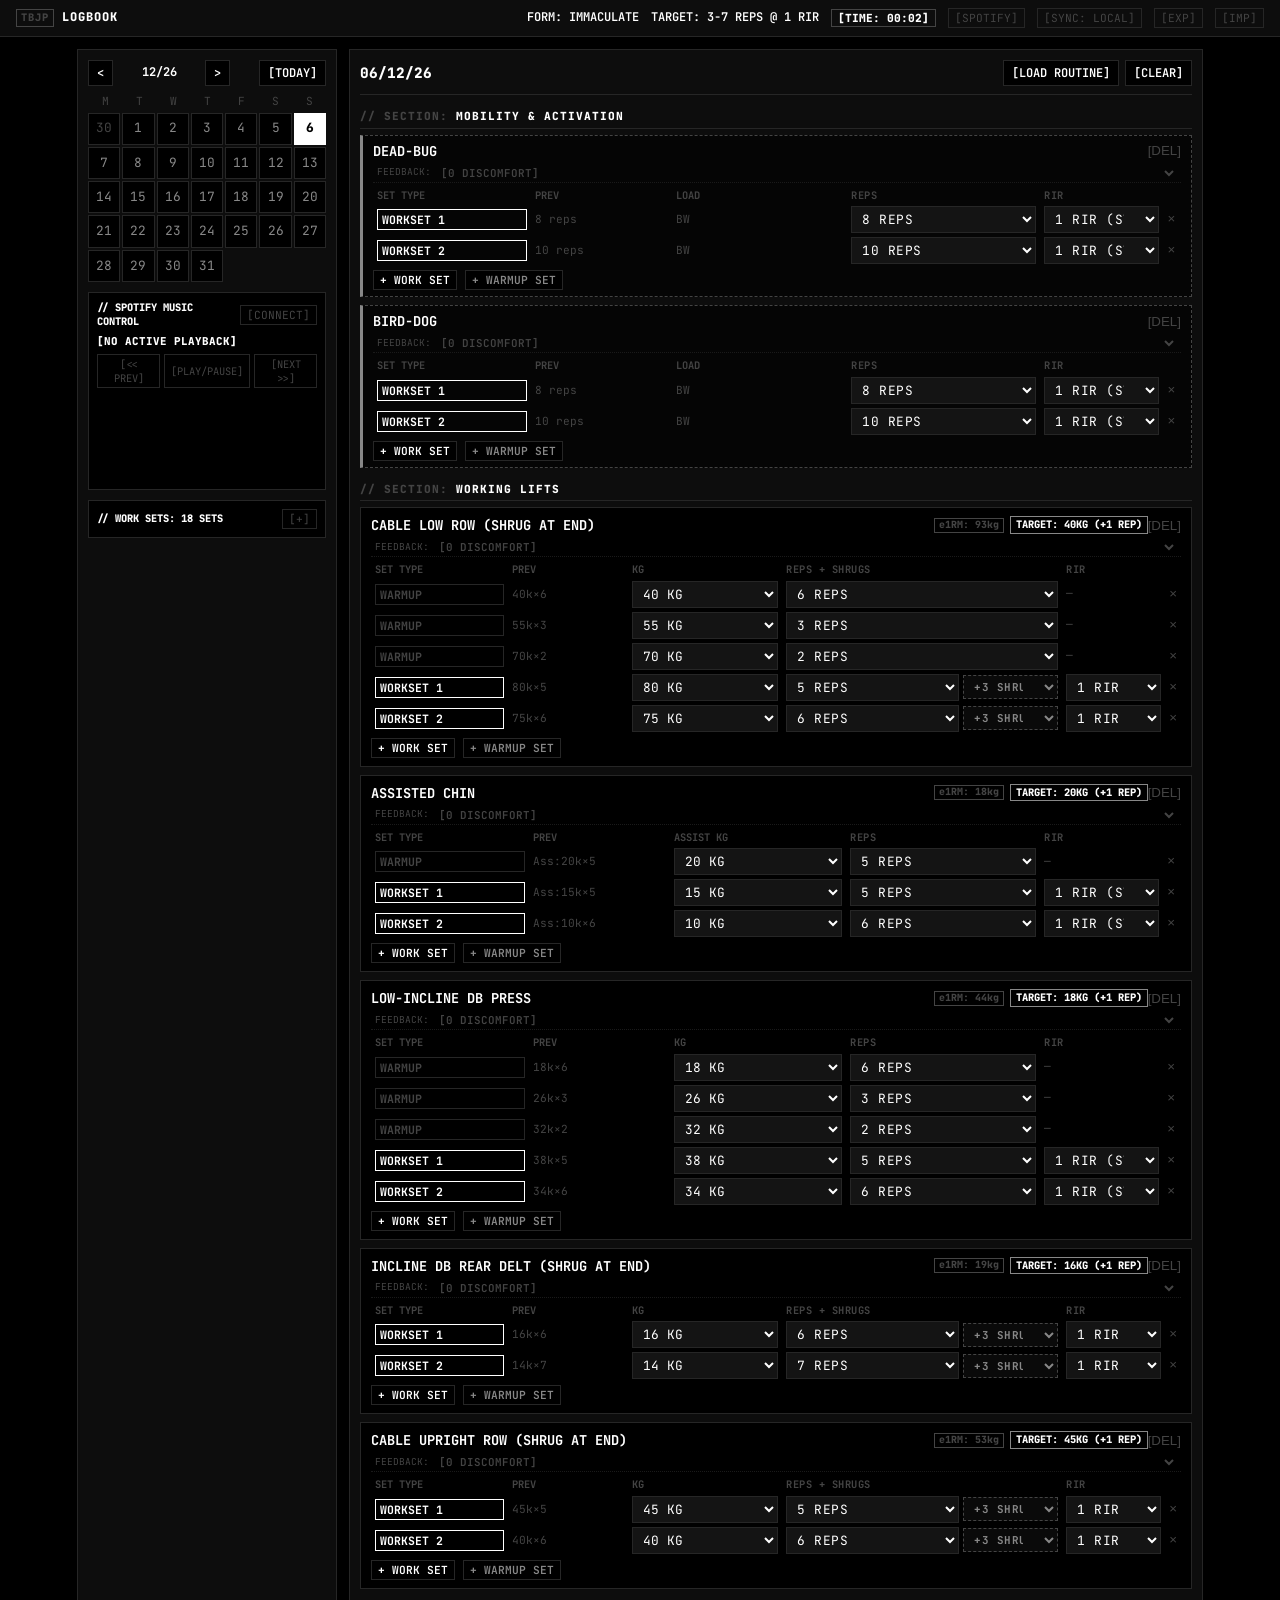
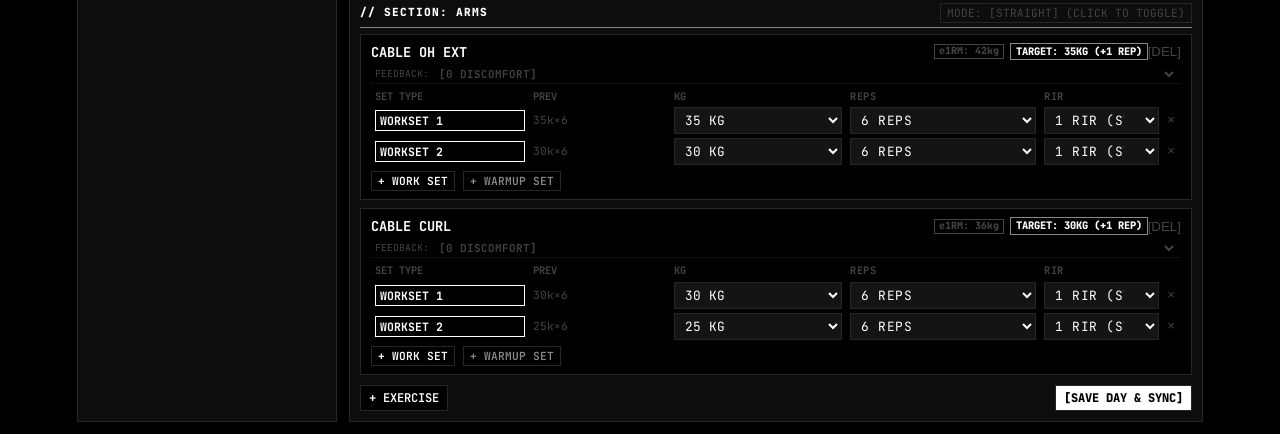
==== index.html @ ba31662d "feat: integrate spotify music controller" ====
<!DOCTYPE html>
<html lang="en">
<head>
  <meta charset="UTF-8">
  <meta name="viewport" content="width=device-width, initial-scale=1.0">
  <title>LOGBOOK</title>
  <link rel="preconnect" href="https://fonts.googleapis.com">
  <link rel="preconnect" href="https://fonts.gstatic.com" crossorigin>
  <link href="https://fonts.googleapis.com/css2?family=JetBrains+Mono:wght@400;600;800&display=swap" rel="stylesheet">
  <link rel="stylesheet" href="style.css">
</head>
<body>

  <header class="hdr">
    <div class="hdr-left">
      <span class="tbjp-tag">tbjp</span>
      <span class="hdr-title">LOGBOOK</span>
    </div>
    <div class="hdr-right">
      <span>FORM: IMMACULATE</span>
      <span>TARGET: 3-7 REPS @ 1 RIR</span>
      <span id="session-timer-display" class="session-timer">[TIME: 00:00]</span>
      <button class="btn-subtle" id="btn-spotify-toggle" title="Spotify Music Control">[SPOTIFY]</button>
      <button class="btn-subtle" id="btn-github-sync" title="GitHub Auto-Sync Status">[SYNC: LOCAL]</button>
      <button class="btn-subtle" id="btn-export" title="Export Backup">[EXP]</button>
      <button class="btn-subtle" id="btn-import" title="Import Backup">[IMP]</button>
      <input type="file" id="import-file" style="display:none;" accept=".json">
    </div>
  </header>

  <main class="grid-main">
    <!-- CALENDAR & CONTROLS PANEL -->
    <section class="panel cal-panel">
      <div class="cal-nav">
        <button id="cal-prev" class="btn">&lt;</button>
        <span id="cal-title" class="cal-title">07/26</span>
        <button id="cal-next" class="btn">&gt;</button>
        <button id="today-btn" class="btn">[TODAY]</button>
      </div>
      <div class="cal-head">
        <span>M</span><span>T</span><span>W</span><span>T</span><span>F</span><span>S</span><span>S</span>
      </div>
      <div id="calendar-grid" class="cal-days"></div>

      <!-- SPOTIFY MUSIC CONTROL CARD -->
      <div class="math-card spotify-card" id="spotify-card">
        <div class="math-header-expand">
          <span>// SPOTIFY MUSIC CONTROL</span>
          <button class="btn-subtle" id="btn-spotify-login">[CONNECT]</button>
        </div>
        <div class="spotify-track-info" id="spotify-track-name">
          [NO ACTIVE PLAYBACK]
        </div>
        <div class="spotify-controls">
          <button class="btn-subtle" id="sp-prev">[&lt;&lt; PREV]</button>
          <button class="btn-subtle" id="sp-play">[PLAY/PAUSE]</button>
          <button class="btn-subtle" id="sp-next">[NEXT &gt;&gt;]</button>
        </div>
        <!-- Embed Player Quick Backup -->
        <div id="spotify-embed-container" style="margin-top:8px;">
          <iframe id="spotify-iframe" style="border-radius:0px" src="https://open.spotify.com/embed/playlist/37i9dQZF1DX76Wlfdnj7AP?utm_source=generator&theme=0" width="100%" height="80" frameBorder="0" allowfullscreen="" allow="autoplay; clipboard-write; encrypted-media; fullscreen; picture-in-picture" loading="lazy"></iframe>
        </div>
      </div>

      <!-- COLLAPSIBLE WORK SETS BREAKDOWN CARD -->
      <div class="math-card">
        <div class="math-header-expand" id="math-header-expand" onclick="toggleWorkSetsExpand()">
          <span id="stat-total-worksets">// TOTAL WORK SETS: 0</span>
          <button class="btn-subtle" id="btn-expand-worksets">[+]</button>
        </div>
        <div id="muscle-group-list" class="muscle-group-list" style="display:none;">
          <!-- Rendered dynamically -->
        </div>
      </div>
    </section>

    <!-- LOG PANEL -->
    <section class="panel log-panel">
      <div class="log-top">
        <span id="log-date" class="date-str">26/07/26</span>
        <div class="preset-btns">
          <button class="btn" id="btn-load-routine">[LOAD ROUTINE]</button>
          <button class="btn" id="btn-clear">[CLEAR]</button>
          <button class="btn btn-undo" id="btn-undo" style="display:none;">[UNDO CLEAR]</button>
        </div>
      </div>

      <div id="exercise-container" class="ex-container">
        <!-- Rendered dynamically -->
      </div>

      <div class="log-actions" id="log-actions" style="display:none;">
        <button id="btn-add-ex" class="btn">+ EXERCISE</button>
        <button id="btn-save" class="btn btn-save">[SAVE DAY & SYNC]</button>
      </div>
    </section>
  </main>

  <script src="app.js"></script>
</body>
</html>
---- style.css ----
/* ════════════════════════════════════════════════════════════════
   LOGBOOK — RAW MONOCHROME (NO FLUFF)
   TBJP / IMMACULATE FORM / 3-7 REP RANGE
   ════════════════════════════════════════════════════════════════ */

:root {
  --bg: #000000;
  --panel: #0d0d0d;
  --input-bg: #141414;
  --border: #262626;
  --border-focus: #ffffff;
  
  --white: #ffffff;
  --gray: #888888;
  --dim: #444444;

  --mono: 'JetBrains Mono', monospace;
}

* {
  box-sizing: border-box;
  margin: 0;
  padding: 0;
}

body {
  background: var(--bg);
  color: var(--gray);
  font-family: var(--mono);
  font-size: 12px;
  line-height: 1.3;
}

/* SMALL CAPS STYLING FOR REPS AND RIR */
.small-caps-header, .small-caps-select {
  font-variant: small-caps;
  text-transform: uppercase;
  letter-spacing: 0.5px;
}

/* REMOVE UP/DOWN SPINNER ARROWS ON NUMBER INPUTS */
input[type="number"]::-webkit-outer-spin-button,
input[type="number"]::-webkit-inner-spin-button {
  -webkit-appearance: none;
  margin: 0;
}
input[type="number"] {
  -moz-appearance: textfield;
}

/* Header */
.hdr {
  display: flex;
  justify-content: space-between;
  align-items: center;
  padding: 8px 16px;
  border-bottom: 1px solid var(--border);
  background: var(--panel);
}

.hdr-left {
  display: flex;
  align-items: center;
  gap: 8px;
}

.tbjp-tag {
  font-size: 0.65rem;
  font-weight: 800;
  letter-spacing: 1px;
  text-transform: uppercase;
  color: var(--dim);
  border: 1px solid var(--dim);
  padding: 1px 4px;
}

.hdr-title {
  color: var(--white);
  font-weight: 800;
  letter-spacing: 1px;
}

.hdr-right {
  display: flex;
  align-items: center;
  gap: 12px;
  font-size: 0.75rem;
  color: var(--white);
  font-weight: 600;
}

.session-timer {
  color: var(--white);
  font-weight: 800;
  border: 1px solid var(--dim);
  padding: 1px 6px;
  font-size: 0.7rem;
}

/* Layout */
.grid-main {
  display: grid;
  grid-template-columns: 260px 1fr;
  gap: 12px;
  max-width: 1150px;
  margin: 12px auto;
  padding: 0 12px;
}

@media (max-width: 768px) {
  .grid-main {
    grid-template-columns: 1fr;
  }
}

.panel {
  background: var(--panel);
  border: 1px solid var(--border);
  padding: 10px;
}

/* Calendar */
.cal-nav {
  display: flex;
  justify-content: space-between;
  align-items: center;
  margin-bottom: 8px;
}

.cal-title {
  color: var(--white);
  font-weight: 700;
}

.cal-head {
  display: grid;
  grid-template-columns: repeat(7, 1fr);
  text-align: center;
  color: var(--dim);
  font-size: 0.7rem;
  margin-bottom: 4px;
}

.cal-days {
  display: grid;
  grid-template-columns: repeat(7, 1fr);
  gap: 2px;
}

.day-cell {
  aspect-ratio: 1;
  background: var(--bg);
  border: 1px solid var(--border);
  display: flex;
  align-items: center;
  justify-content: center;
  cursor: pointer;
  color: var(--gray);
  font-size: 0.8rem;
  position: relative;
}

.day-cell:hover {
  border-color: var(--white);
  color: var(--white);
}

.day-cell.other-month {
  color: var(--dim);
}

.day-cell.selected {
  background: var(--white);
  color: var(--bg);
  font-weight: 800;
}

.day-cell.today {
  border-color: var(--white);
}

.has-data {
  position: absolute;
  bottom: 2px;
  font-size: 6px;
  color: var(--white);
}

/* SPOTIFY CARD */
.spotify-card {
  margin-top: 10px;
  border: 1px solid var(--border);
  background: var(--bg);
  padding: 8px;
}

.spotify-track-info {
  font-size: 0.68rem;
  font-weight: 800;
  color: var(--white);
  margin: 6px 0;
  white-space: nowrap;
  overflow: hidden;
  text-overflow: ellipsis;
}

.spotify-controls {
  display: flex;
  gap: 4px;
  margin-bottom: 6px;
}

.spotify-controls button {
  flex: 1;
  font-size: 0.65rem;
}

/* COLLAPSIBLE MATH CARD */
.math-card {
  margin-top: 10px;
  padding: 8px;
  background: var(--bg);
  border: 1px solid var(--border);
}

.math-header-expand {
  display: flex;
  justify-content: space-between;
  align-items: center;
  font-size: 0.65rem;
  font-weight: 800;
  color: var(--white);
  cursor: pointer;
}

.math-header-expand:hover {
  color: var(--gray);
}

.muscle-group-list {
  margin-top: 8px;
  padding-top: 6px;
  border-top: 1px dotted var(--border);
}

.math-row {
  display: flex;
  justify-content: space-between;
  font-size: 0.7rem;
  color: var(--gray);
  margin-bottom: 3px;
}

.math-row strong {
  color: var(--white);
}

/* Log Panel */
.log-top {
  display: flex;
  justify-content: space-between;
  align-items: center;
  padding-bottom: 8px;
  border-bottom: 1px solid var(--border);
  margin-bottom: 10px;
}

.date-str {
  color: var(--white);
  font-weight: 800;
  font-size: 0.9rem;
}

.preset-btns {
  display: flex;
  gap: 6px;
}

/* SECTION DIVIDERS */
.section-divider {
  font-size: 0.7rem;
  font-weight: 800;
  letter-spacing: 1px;
  color: var(--dim);
  padding: 4px 0;
  margin: 10px 0 6px 0;
  border-bottom: 1px solid var(--border);
  display: flex;
  align-items: center;
  gap: 8px;
}

.section-divider span {
  color: var(--white);
}

.arm-section-divider {
  border-bottom-color: var(--gray);
}

/* Exercise Cards */
.ex-row {
  background: var(--bg);
  border: 1px solid var(--border);
  padding: 8px 10px;
  margin-bottom: 8px;
}

.ex-row.mobility-row {
  background: #050505;
  border: 1px dashed var(--dim);
  border-left: 3px solid var(--gray);
  padding: 6px 10px;
}

.ex-row.arm-zigzag-row {
  background: #080808;
  border-left: 3px solid var(--white);
}

.ex-row-header {
  display: flex;
  justify-content: space-between;
  align-items: center;
  margin-bottom: 4px;
}

.ex-title-input {
  background: transparent;
  border: none;
  color: var(--white);
  font-family: var(--mono);
  font-weight: 700;
  font-size: 0.85rem;
  outline: none;
  width: 100%;
}

.arm-tag {
  font-size: 0.6rem;
  font-weight: 800;
  color: var(--dim);
  border: 1px solid var(--dim);
  padding: 0 4px;
  white-space: nowrap;
}

.e1rm-tag {
  font-size: 0.62rem;
  font-weight: 800;
  color: var(--dim);
  border: 1px solid var(--dim);
  padding: 0 4px;
  white-space: nowrap;
}

/* PER-EXERCISE DISCOMFORT TRACKER — SUBTLE STYLING */
.ex-discomfort-row {
  display: flex;
  align-items: center;
  gap: 6px;
  margin-bottom: 4px;
  padding: 1px 4px;
  border-bottom: 1px dotted #1a1a1a;
}

.ex-discomfort-row.active-discomfort {
  border-bottom: 1px dashed var(--dim);
  background: #111111;
}

.discomfort-label {
  font-size: 0.6rem;
  font-weight: 400;
  color: var(--dim);
}

.discomfort-select {
  background: transparent;
  border: none;
  color: var(--dim);
  font-family: var(--mono);
  font-size: 0.68rem;
  font-weight: 600;
  outline: none;
  cursor: pointer;
  flex: 1;
}

.discomfort-select:hover {
  color: var(--gray);
}

.ex-discomfort-row.active-discomfort .discomfort-select {
  color: var(--white);
}

.discomfort-select option {
  background: var(--bg);
  color: var(--white);
}

/* SHRUG REPS TRACKER */
.shrug-tracker {
  display: inline-block;
}

.shrug-tracker select {
  font-size: 0.68rem !important;
  font-weight: 700 !important;
  letter-spacing: 0.5px !important;
  color: var(--gray) !important;
  border: 1px dashed var(--dim) !important;
  background: #0a0a0a !important;
  padding: 3px 18px 3px 6px !important;
  min-width: 95px !important;
  box-sizing: border-box !important;
}

.smart-target-badge {
  font-size: 0.65rem;
  font-weight: 800;
  color: var(--white);
  border: 1px solid var(--gray);
  padding: 1px 5px;
  white-space: nowrap;
}

.tbl {
  width: 100%;
  border-collapse: collapse;
}

.tbl th {
  text-align: left;
  font-size: 0.65rem;
  color: var(--dim);
  padding: 2px 4px;
}

.tbl td {
  padding: 2px 4px;
}

.btn-set-type {
  background: transparent;
  border: 1px solid var(--border);
  font-family: var(--mono);
  font-size: 0.72rem;
  font-weight: 700;
  padding: 2px 4px;
  cursor: pointer;
  width: 100%;
  text-align: left;
}

.btn-set-type.is-warmup {
  color: var(--dim);
  border-color: var(--border);
}

.btn-set-type.is-work {
  color: var(--white);
  border-color: var(--border-focus);
}

.prev-hint-td {
  font-size: 0.7rem;
  color: var(--dim);
}

.po-badge-inline {
  font-size: 0.65rem;
  font-weight: 800;
  color: var(--bg);
  background: var(--white);
  padding: 1px 3px;
  line-height: 1;
  white-space: nowrap;
}

.tbl input, .tbl select {
  width: 100%;
  background: var(--input-bg);
  border: 1px solid var(--border);
  color: var(--white);
  font-family: var(--mono);
  padding: 3px 18px 3px 6px;
  font-size: 0.8rem;
  box-sizing: border-box;
}

.reps-select {
  min-width: 82px;
}

.rir-select {
  min-width: 95px;
}

.kg-select {
  min-width: 85px;
}

.tbl input:focus, .tbl select:focus {
  border-color: var(--white);
  outline: none;
}

/* Buttons */
.btn {
  background: var(--bg);
  border: 1px solid var(--border);
  color: var(--white);
  font-family: var(--mono);
  padding: 4px 8px;
  font-size: 0.75rem;
  font-weight: 600;
  cursor: pointer;
}

.btn:hover {
  background: var(--white);
  color: var(--bg);
}

.btn-save {
  background: var(--white);
  color: var(--bg);
  font-weight: 800;
}

.btn-save:hover {
  background: var(--gray);
  color: var(--bg);
}

.btn-undo {
  background: var(--white);
  color: var(--bg);
  border-color: var(--white);
  font-weight: 800;
}

.btn-subtle {
  background: transparent;
  border: 1px solid var(--border);
  color: var(--dim);
  font-family: var(--mono);
  padding: 2px 6px;
  font-size: 0.7rem;
  cursor: pointer;
}

.btn-subtle:hover {
  color: var(--white);
  border-color: var(--white);
}

.btn-del {
  border: none;
  background: transparent;
  color: var(--dim);
  cursor: pointer;
}

.btn-del:hover {
  color: var(--white);
}

.empty-msg {
  text-align: center;
  padding: 30px;
  color: var(--dim);
}

.log-actions {
  display: flex;
  justify-content: space-between;
  margin-top: 10px;
}
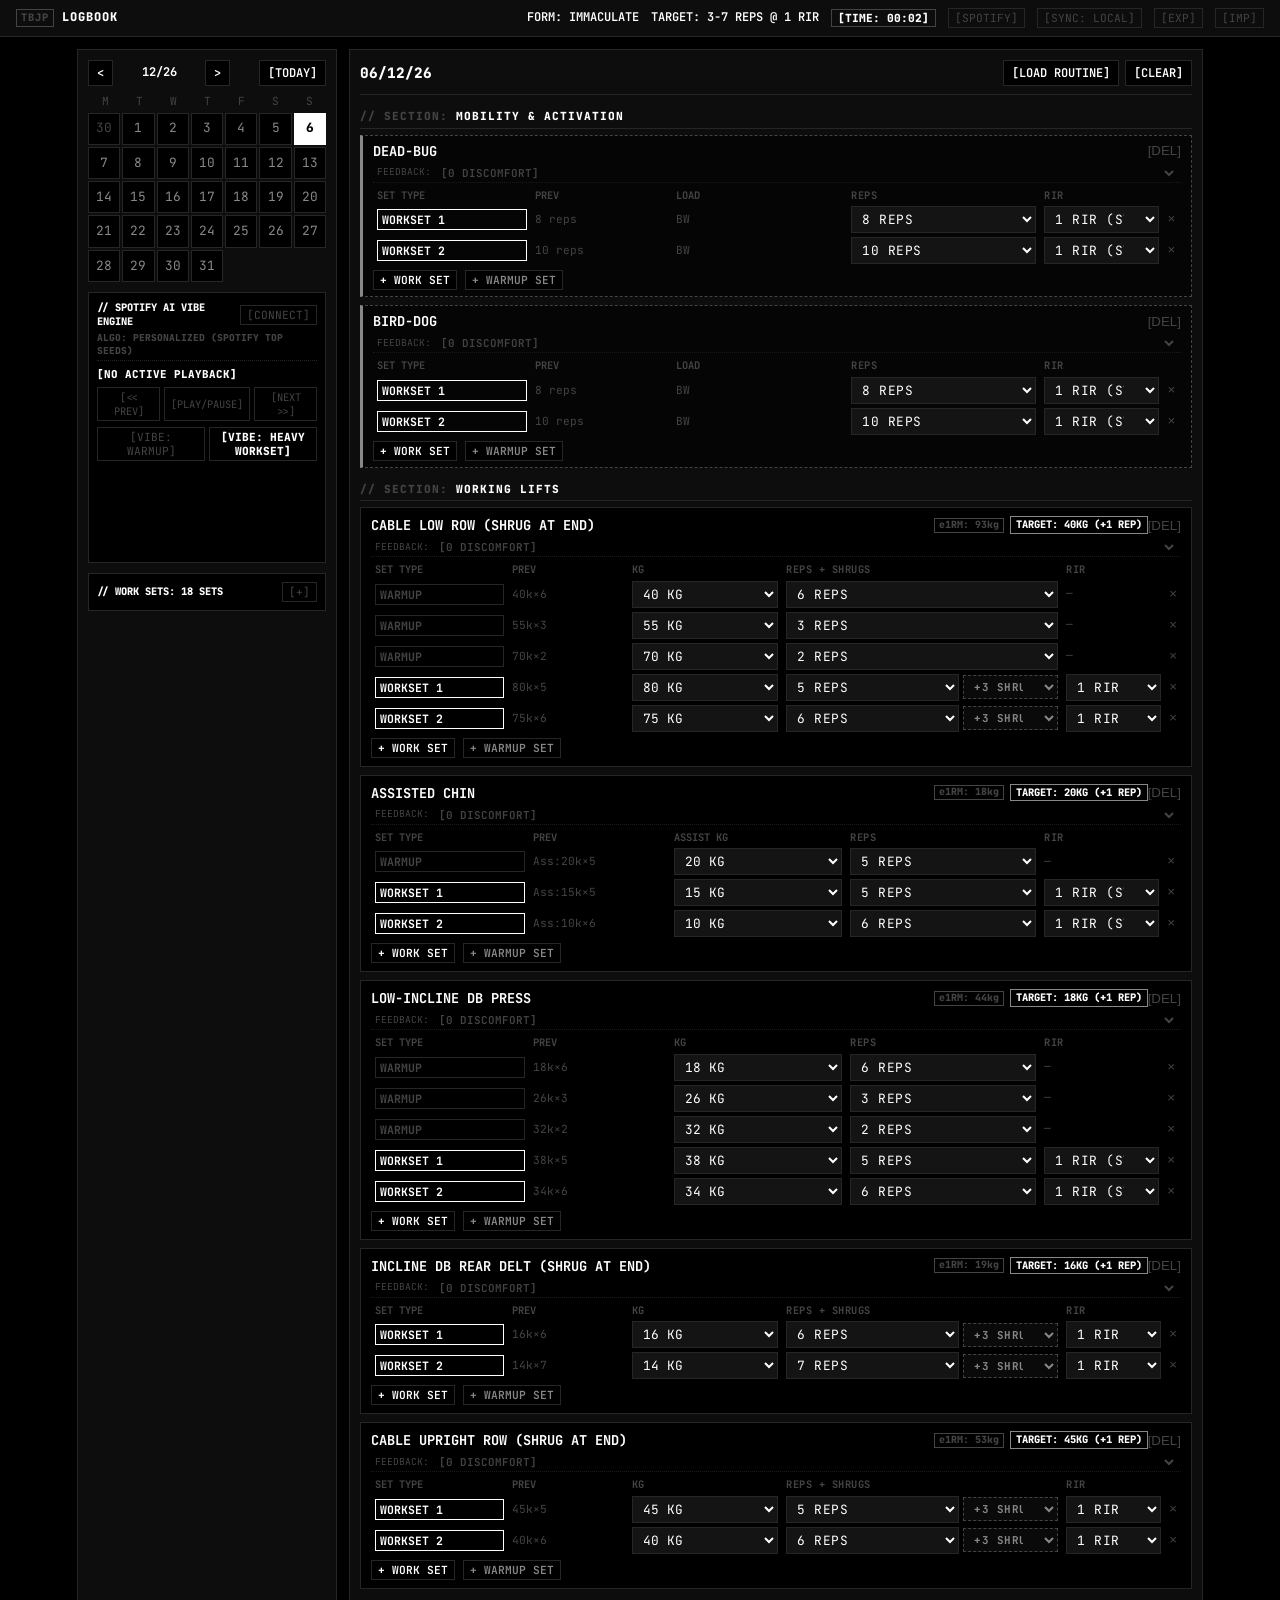
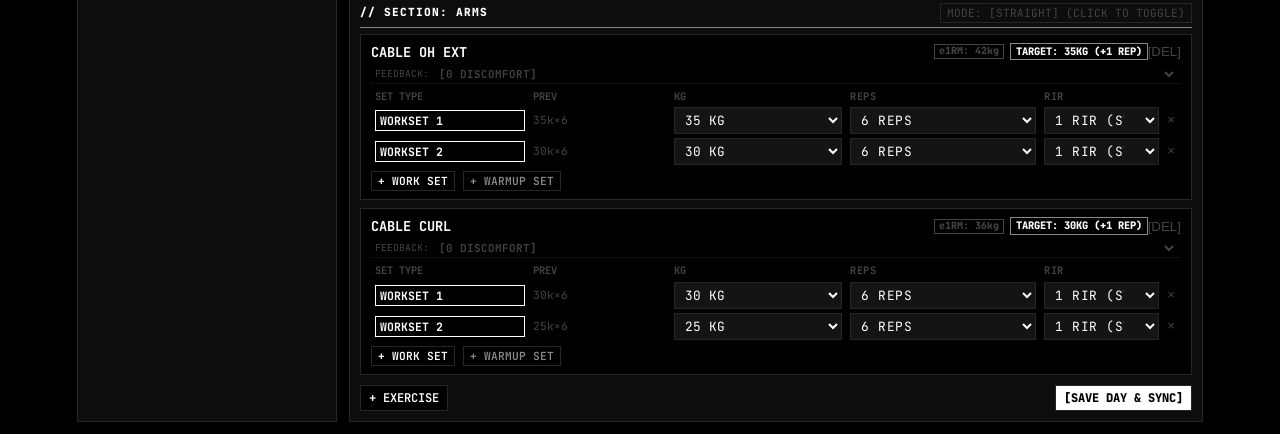
==== commit 762815e9: "feat: implement Spotify AI Personal Algorithmic Vibe Engine based on user top seeds" ====
--- a/index.html
+++ b/index.html
@@ -42,11 +42,14 @@
       </div>
       <div id="calendar-grid" class="cal-days"></div>
 
-      <!-- SPOTIFY MUSIC CONTROL CARD -->
+      <!-- SPOTIFY MUSIC CONTROL CARD (WITH PERSONAL ALGORITHMIC VIBE SWITCHING) -->
       <div class="math-card spotify-card" id="spotify-card">
         <div class="math-header-expand">
-          <span>// SPOTIFY MUSIC CONTROL</span>
+          <span>// SPOTIFY AI VIBE ENGINE</span>
           <button class="btn-subtle" id="btn-spotify-login">[CONNECT]</button>
+        </div>
+        <div class="spotify-algo-badge" id="spotify-algo-badge">
+          ALGO: PERSONALIZED (SPOTIFY TOP SEEDS)
         </div>
         <div class="spotify-track-info" id="spotify-track-name">
           [NO ACTIVE PLAYBACK]
@@ -55,6 +58,10 @@
           <button class="btn-subtle" id="sp-prev">[&lt;&lt; PREV]</button>
           <button class="btn-subtle" id="sp-play">[PLAY/PAUSE]</button>
           <button class="btn-subtle" id="sp-next">[NEXT &gt;&gt;]</button>
+        </div>
+        <div style="display:flex; gap:4px; margin-top:4px;">
+          <button class="btn-subtle" id="sp-vibe-warmup" style="flex:1;">[VIBE: WARMUP]</button>
+          <button class="btn-subtle" id="sp-vibe-heavy" style="flex:1; font-weight:800; color:var(--white);">[VIBE: HEAVY WORKSET]</button>
         </div>
         <!-- Embed Player Quick Backup -->
         <div id="spotify-embed-container" style="margin-top:8px;">
--- a/style.css
+++ b/style.css
@@ -186,12 +186,21 @@
   color: var(--white);
 }
 
-/* SPOTIFY CARD */
+/* SPOTIFY CARD & ALGO BADGE */
 .spotify-card {
   margin-top: 10px;
   border: 1px solid var(--border);
   background: var(--bg);
   padding: 8px;
+}
+
+.spotify-algo-badge {
+  font-size: 0.6rem;
+  font-weight: 800;
+  color: var(--dim);
+  border-bottom: 1px dotted var(--border);
+  padding-bottom: 3px;
+  margin-top: 4px;
 }
 
 .spotify-track-info {
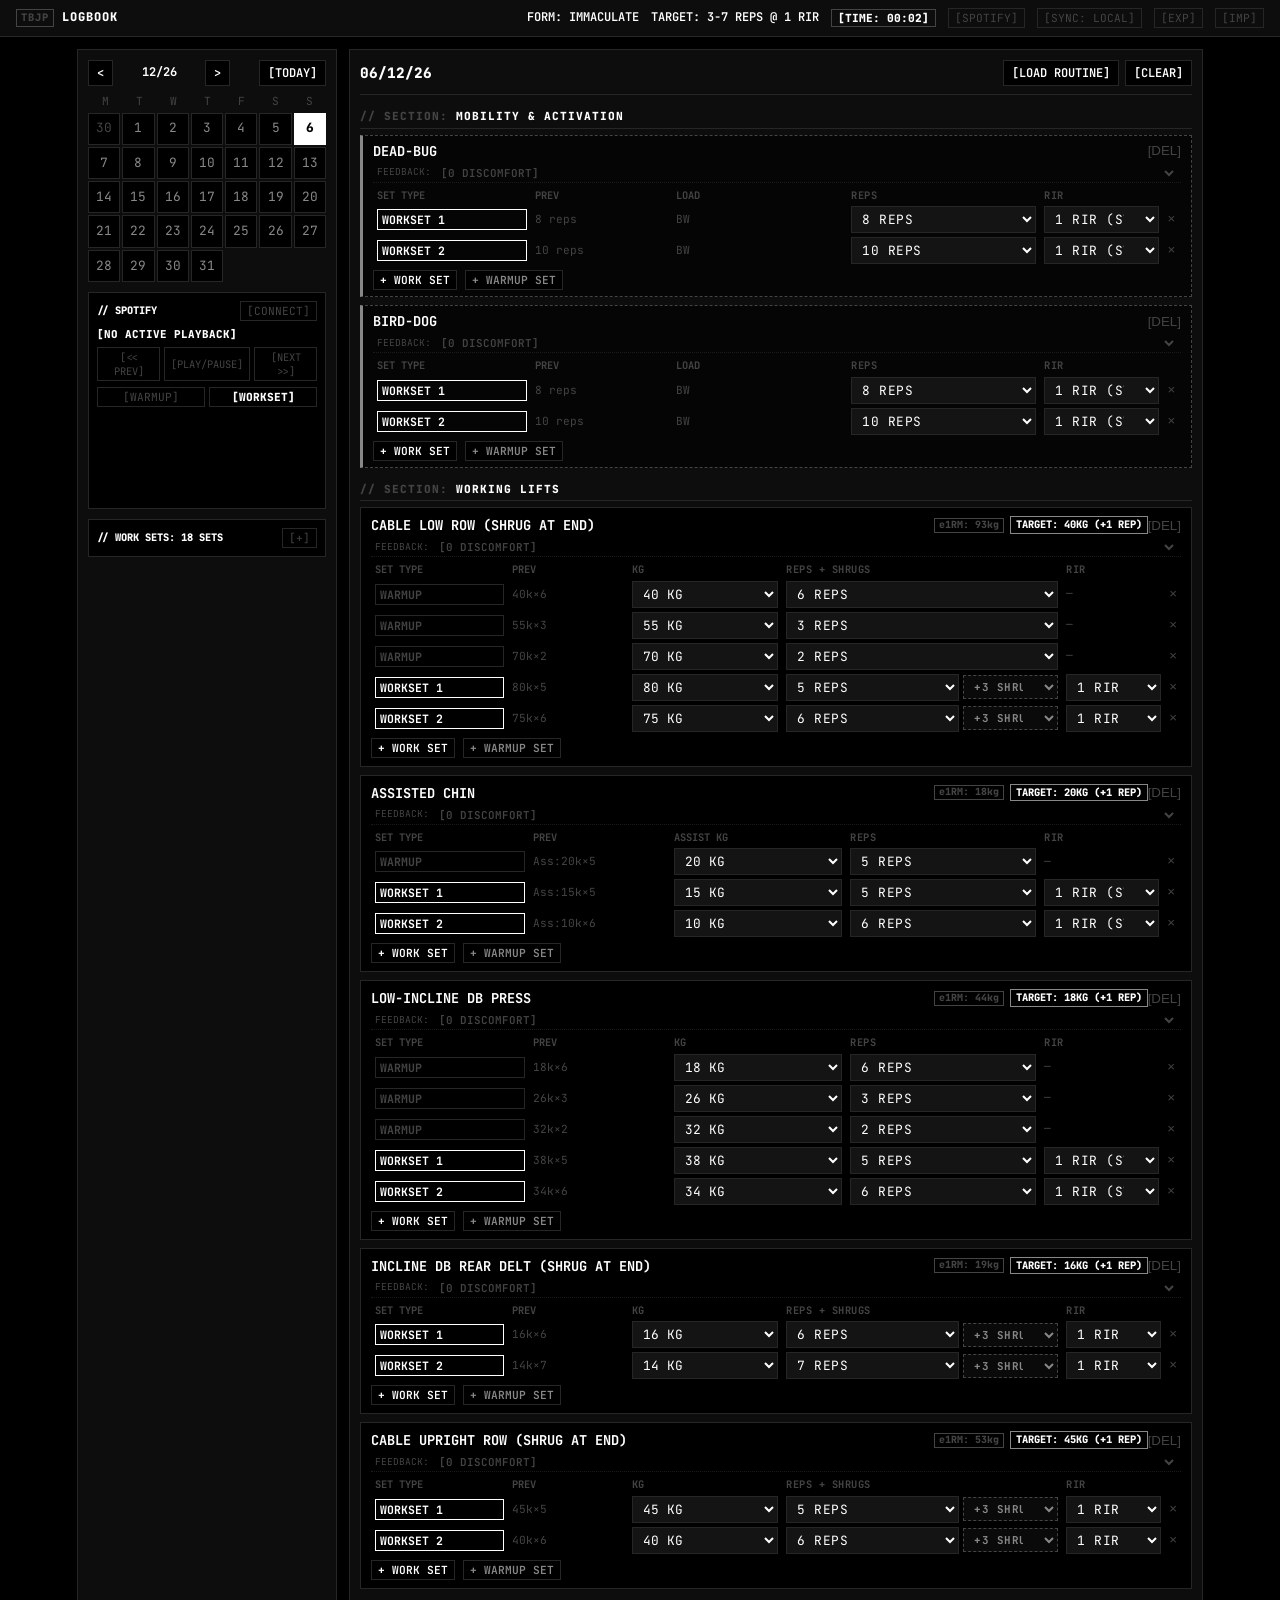
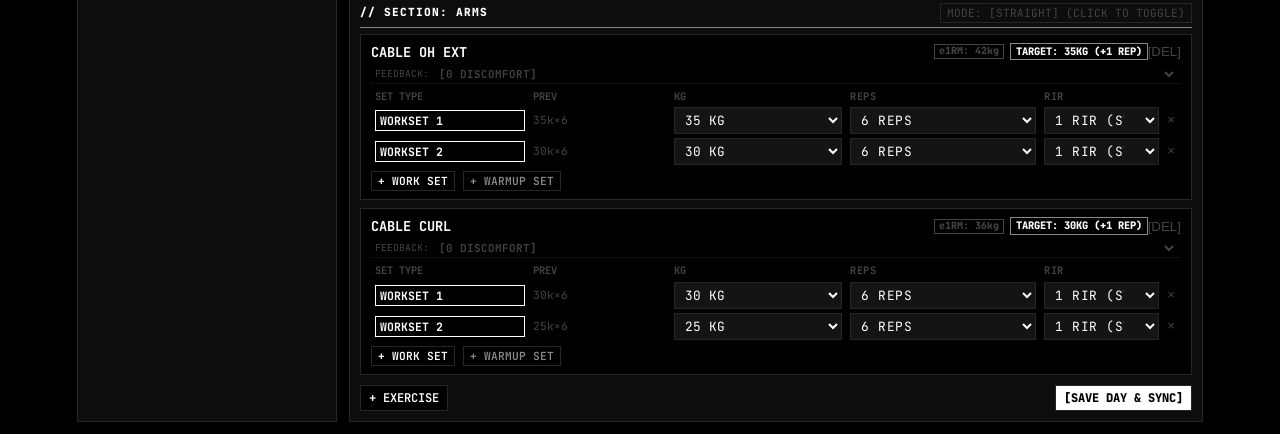
==== commit 4aa50c34: "style: remove AI/algo verbosity from Spotify UI, retain clean [WARMUP] and [WORKSET] buttons" ====
--- a/index.html
+++ b/index.html
@@ -42,14 +42,11 @@
       </div>
       <div id="calendar-grid" class="cal-days"></div>
 
-      <!-- SPOTIFY MUSIC CONTROL CARD (WITH PERSONAL ALGORITHMIC VIBE SWITCHING) -->
+      <!-- SPOTIFY MUSIC CONTROL CARD (RAW MONOCHROME - NO BUZZWORDS) -->
       <div class="math-card spotify-card" id="spotify-card">
         <div class="math-header-expand">
-          <span>// SPOTIFY AI VIBE ENGINE</span>
+          <span>// SPOTIFY</span>
           <button class="btn-subtle" id="btn-spotify-login">[CONNECT]</button>
-        </div>
-        <div class="spotify-algo-badge" id="spotify-algo-badge">
-          ALGO: PERSONALIZED (SPOTIFY TOP SEEDS)
         </div>
         <div class="spotify-track-info" id="spotify-track-name">
           [NO ACTIVE PLAYBACK]
@@ -60,8 +57,8 @@
           <button class="btn-subtle" id="sp-next">[NEXT &gt;&gt;]</button>
         </div>
         <div style="display:flex; gap:4px; margin-top:4px;">
-          <button class="btn-subtle" id="sp-vibe-warmup" style="flex:1;">[VIBE: WARMUP]</button>
-          <button class="btn-subtle" id="sp-vibe-heavy" style="flex:1; font-weight:800; color:var(--white);">[VIBE: HEAVY WORKSET]</button>
+          <button class="btn-subtle" id="sp-vibe-warmup" style="flex:1;">[WARMUP]</button>
+          <button class="btn-subtle" id="sp-vibe-heavy" style="flex:1; font-weight:800; color:var(--white);">[WORKSET]</button>
         </div>
         <!-- Embed Player Quick Backup -->
         <div id="spotify-embed-container" style="margin-top:8px;">
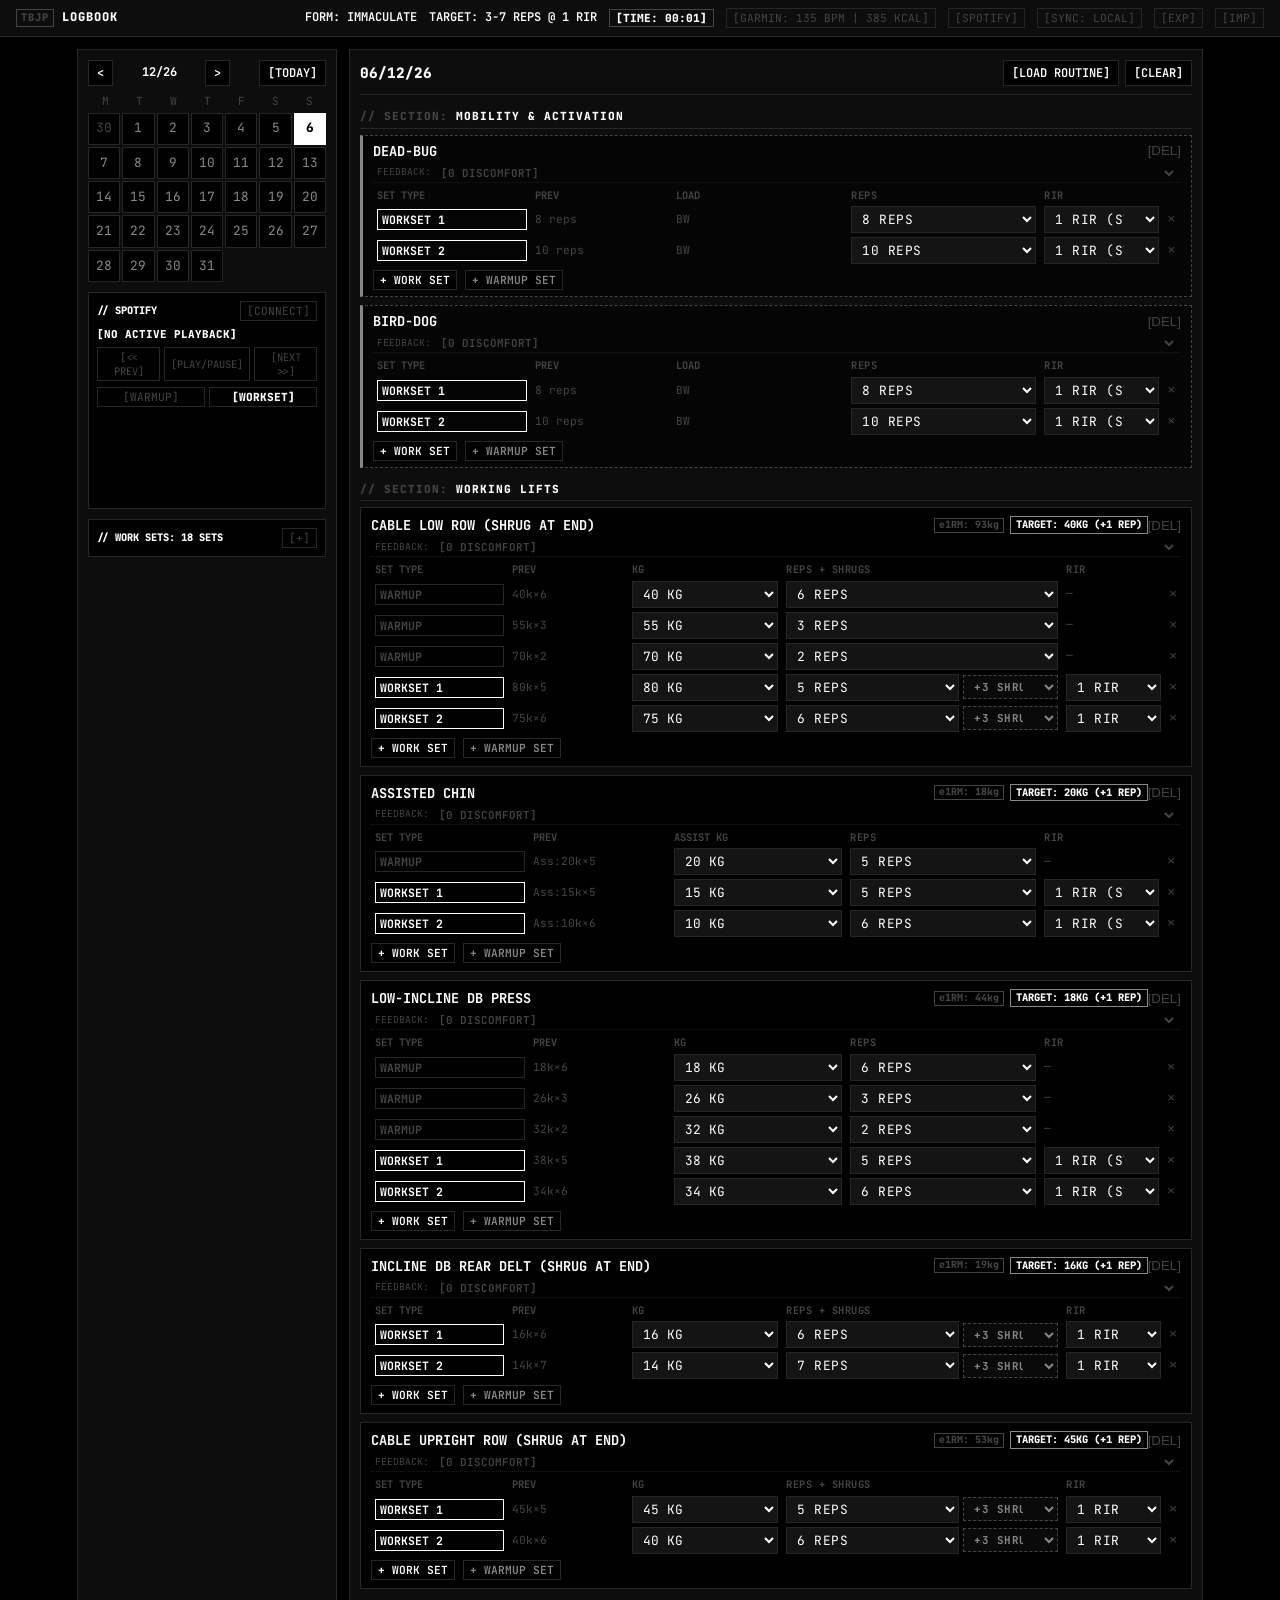
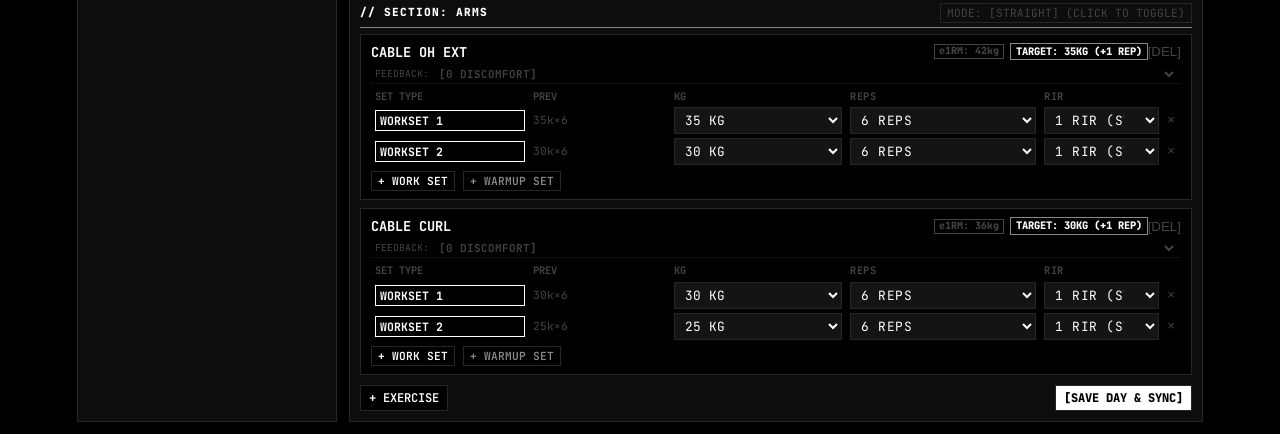
==== commit c728bc2e: "feat: integrate Garmin Forerunner 55 card and FIT/TCX file parser" ====
--- a/index.html
+++ b/index.html
@@ -20,6 +20,7 @@
       <span>FORM: IMMACULATE</span>
       <span>TARGET: 3-7 REPS @ 1 RIR</span>
       <span id="session-timer-display" class="session-timer">[TIME: 00:00]</span>
+      <button class="btn-subtle" id="btn-garmin-toggle" title="Garmin Forerunner 55 Metrics">[GARMIN: FORERUNNER 55]</button>
       <button class="btn-subtle" id="btn-spotify-toggle" title="Spotify Music Control">[SPOTIFY]</button>
       <button class="btn-subtle" id="btn-github-sync" title="GitHub Auto-Sync Status">[SYNC: LOCAL]</button>
       <button class="btn-subtle" id="btn-export" title="Export Backup">[EXP]</button>
@@ -41,6 +42,38 @@
         <span>M</span><span>T</span><span>W</span><span>T</span><span>F</span><span>S</span><span>S</span>
       </div>
       <div id="calendar-grid" class="cal-days"></div>
+
+      <!-- GARMIN FORERUNNER 55 CARD -->
+      <div class="math-card garmin-card" id="garmin-card" style="display:none;">
+        <div class="math-header-expand">
+          <span>// GARMIN FORERUNNER 55</span>
+          <button class="btn-subtle" id="btn-garmin-import">[IMPORT FIT/TCX]</button>
+        </div>
+        <input type="file" id="garmin-file-input" style="display:none;" accept=".fit,.tcx,.gpx,.json">
+        
+        <div class="garmin-drop-zone" id="garmin-drop-zone">
+          <div class="garmin-metrics-grid">
+            <div class="garmin-metric-box">
+              <span class="garmin-label">AVG HR</span>
+              <input type="number" id="garmin-avg-hr" class="garmin-input" placeholder="135" onchange="saveGarminMetrics()">
+              <span class="garmin-unit">BPM</span>
+            </div>
+            <div class="garmin-metric-box">
+              <span class="garmin-label">MAX HR</span>
+              <input type="number" id="garmin-max-hr" class="garmin-input" placeholder="165" onchange="saveGarminMetrics()">
+              <span class="garmin-unit">BPM</span>
+            </div>
+            <div class="garmin-metric-box">
+              <span class="garmin-label">CALORIES</span>
+              <input type="number" id="garmin-kcals" class="garmin-input" placeholder="420" onchange="saveGarminMetrics()">
+              <span class="garmin-unit">KCAL</span>
+            </div>
+          </div>
+          <div class="garmin-drop-hint">
+            DROP .FIT / .TCX WORKOUT FILE HERE TO AUTO-EXTRACT
+          </div>
+        </div>
+      </div>
 
       <!-- SPOTIFY MUSIC CONTROL CARD (RAW MONOCHROME - NO BUZZWORDS) -->
       <div class="math-card spotify-card" id="spotify-card">
--- a/style.css
+++ b/style.css
@@ -186,21 +186,79 @@
   color: var(--white);
 }
 
-/* SPOTIFY CARD & ALGO BADGE */
+/* GARMIN CARD */
+.garmin-card {
+  margin-top: 10px;
+  border: 1px solid var(--border);
+  background: var(--bg);
+  padding: 8px;
+}
+
+.garmin-drop-zone {
+  border: 1px dashed var(--dim);
+  padding: 6px;
+  margin-top: 6px;
+  text-align: center;
+  transition: border-color 0.2s ease;
+}
+
+.garmin-drop-zone.dragover {
+  border-color: var(--white);
+  background: #111111;
+}
+
+.garmin-metrics-grid {
+  display: grid;
+  grid-template-columns: repeat(3, 1fr);
+  gap: 4px;
+  margin-bottom: 6px;
+}
+
+.garmin-metric-box {
+  background: var(--panel);
+  border: 1px solid var(--border);
+  padding: 4px;
+  display: flex;
+  flex-direction: column;
+  align-items: center;
+}
+
+.garmin-label {
+  font-size: 0.58rem;
+  font-weight: 800;
+  color: var(--dim);
+}
+
+.garmin-input {
+  width: 100%;
+  text-align: center;
+  background: transparent;
+  border: none;
+  color: var(--white);
+  font-family: var(--mono);
+  font-size: 0.85rem;
+  font-weight: 800;
+  outline: none;
+}
+
+.garmin-unit {
+  font-size: 0.55rem;
+  color: var(--dim);
+}
+
+.garmin-drop-hint {
+  font-size: 0.58rem;
+  color: var(--dim);
+  border-top: 1px dotted var(--border);
+  padding-top: 4px;
+}
+
+/* SPOTIFY CARD */
 .spotify-card {
   margin-top: 10px;
   border: 1px solid var(--border);
   background: var(--bg);
   padding: 8px;
-}
-
-.spotify-algo-badge {
-  font-size: 0.6rem;
-  font-weight: 800;
-  color: var(--dim);
-  border-bottom: 1px dotted var(--border);
-  padding-bottom: 3px;
-  margin-top: 4px;
 }
 
 .spotify-track-info {
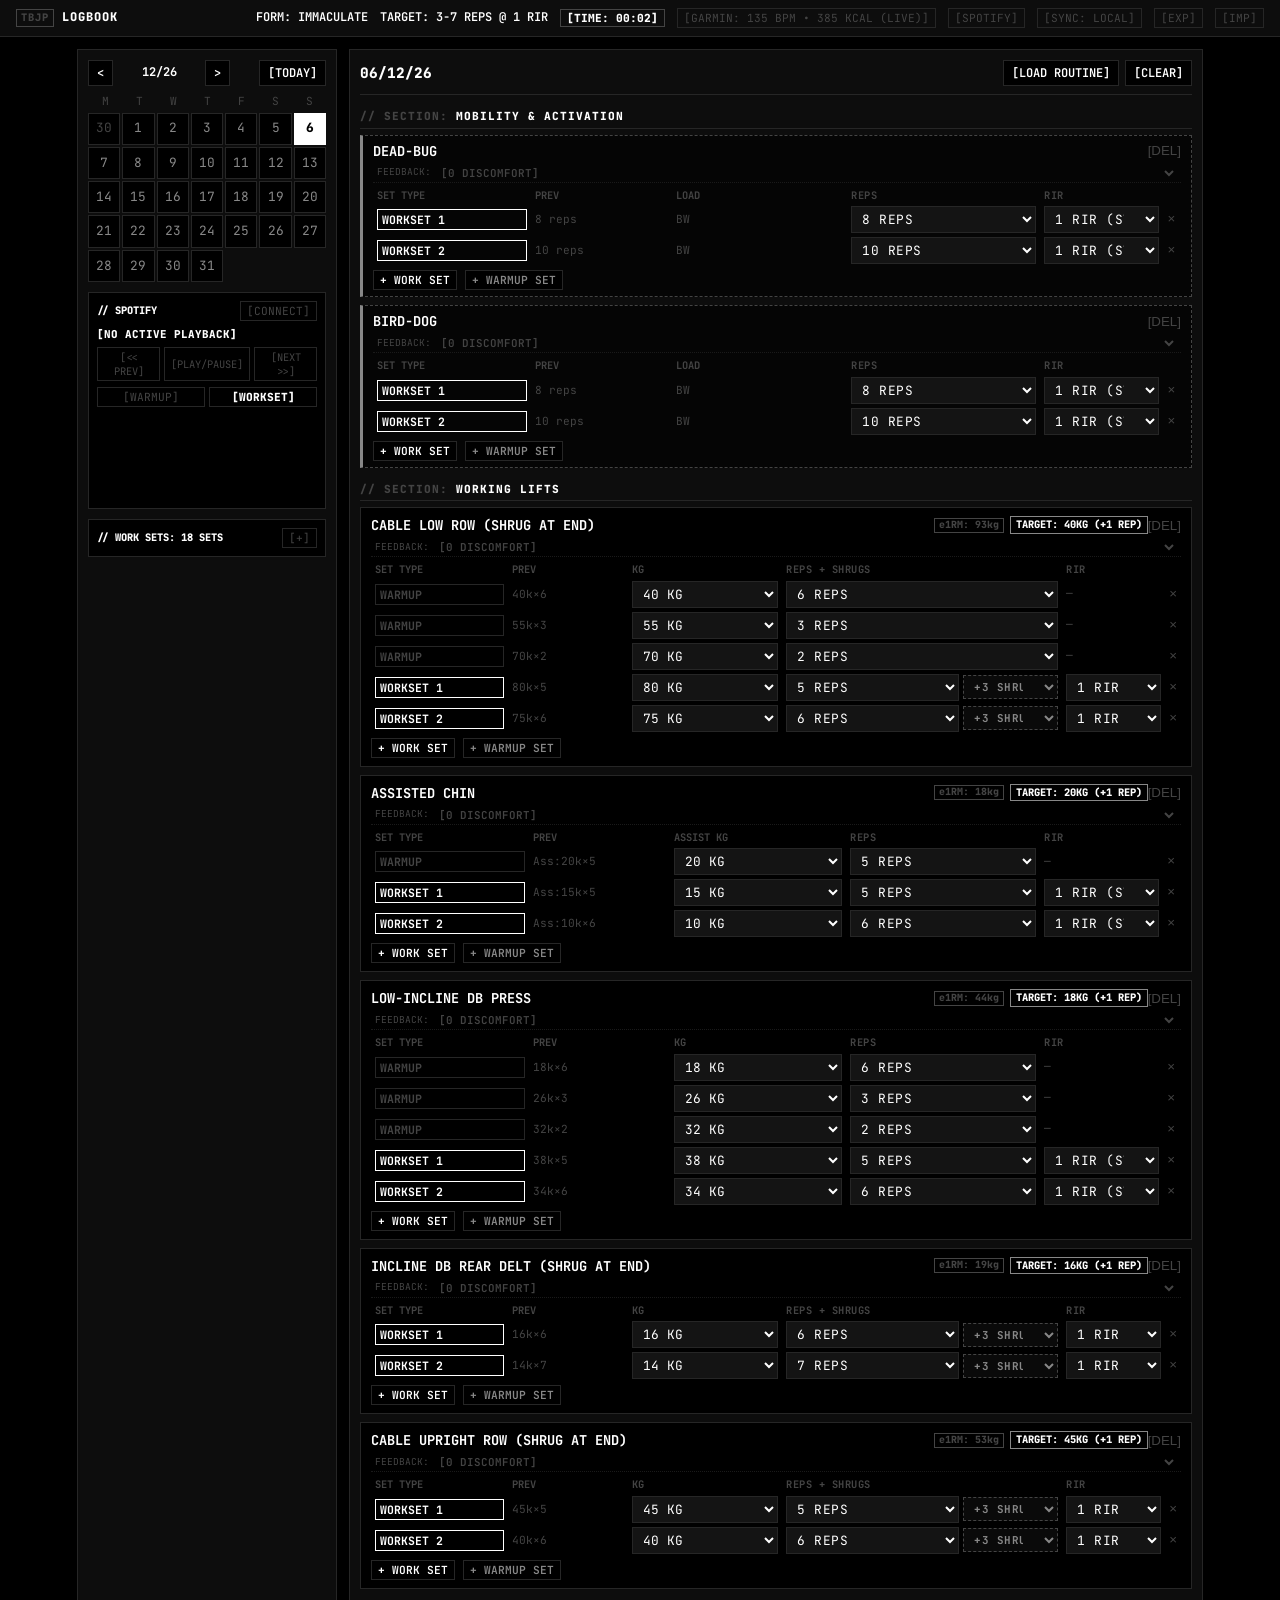
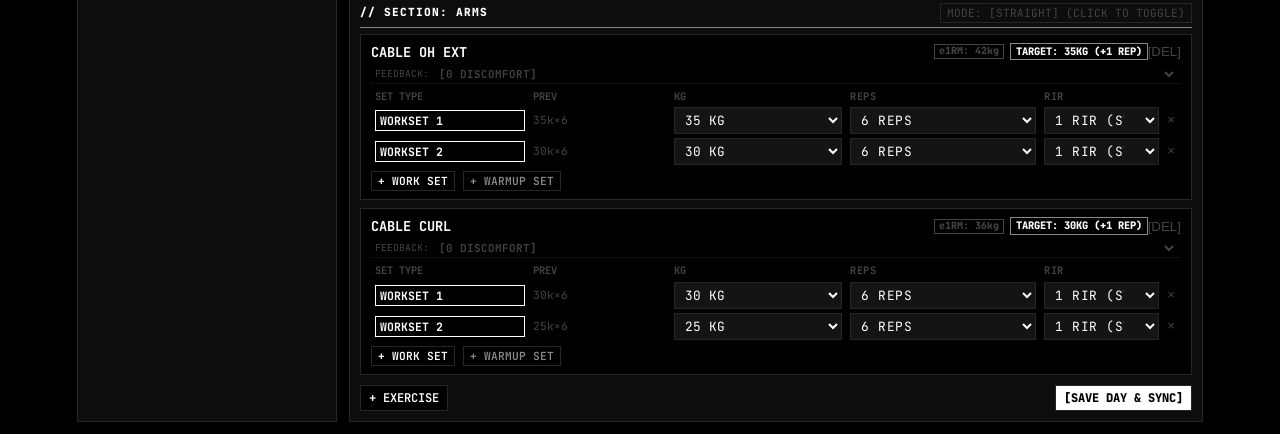
==== commit 0dff4e8d: "feat: implement Garmin Connect Real-time Cloud Auto-Sync & 10s Live HR polling" ====
--- a/index.html
+++ b/index.html
@@ -20,7 +20,7 @@
       <span>FORM: IMMACULATE</span>
       <span>TARGET: 3-7 REPS @ 1 RIR</span>
       <span id="session-timer-display" class="session-timer">[TIME: 00:00]</span>
-      <button class="btn-subtle" id="btn-garmin-toggle" title="Garmin Forerunner 55 Metrics">[GARMIN: FORERUNNER 55]</button>
+      <button class="btn-subtle" id="btn-garmin-toggle" title="Garmin Forerunner 55 Live Sync">[GARMIN: FORERUNNER 55]</button>
       <button class="btn-subtle" id="btn-spotify-toggle" title="Spotify Music Control">[SPOTIFY]</button>
       <button class="btn-subtle" id="btn-github-sync" title="GitHub Auto-Sync Status">[SYNC: LOCAL]</button>
       <button class="btn-subtle" id="btn-export" title="Export Backup">[EXP]</button>
@@ -43,35 +43,40 @@
       </div>
       <div id="calendar-grid" class="cal-days"></div>
 
-      <!-- GARMIN FORERUNNER 55 CARD -->
+      <!-- GARMIN FORERUNNER 55 REAL-TIME CLOUD CARD -->
       <div class="math-card garmin-card" id="garmin-card" style="display:none;">
         <div class="math-header-expand">
-          <span>// GARMIN FORERUNNER 55</span>
-          <button class="btn-subtle" id="btn-garmin-import">[IMPORT FIT/TCX]</button>
+          <span>// GARMIN CONNECT CLOUD</span>
+          <button class="btn-subtle" id="btn-garmin-connect">[CONNECT ACCOUNT]</button>
         </div>
-        <input type="file" id="garmin-file-input" style="display:none;" accept=".fit,.tcx,.gpx,.json">
+
+        <div class="garmin-status-bar" id="garmin-status-bar">
+          STATUS: CLOUD SYNC READY
+        </div>
         
         <div class="garmin-drop-zone" id="garmin-drop-zone">
           <div class="garmin-metrics-grid">
             <div class="garmin-metric-box">
-              <span class="garmin-label">AVG HR</span>
+              <span class="garmin-label">LIVE / AVG HR</span>
               <input type="number" id="garmin-avg-hr" class="garmin-input" placeholder="135" onchange="saveGarminMetrics()">
               <span class="garmin-unit">BPM</span>
             </div>
             <div class="garmin-metric-box">
-              <span class="garmin-label">MAX HR</span>
+              <span class="garmin-label">PEAK HR</span>
               <input type="number" id="garmin-max-hr" class="garmin-input" placeholder="165" onchange="saveGarminMetrics()">
               <span class="garmin-unit">BPM</span>
             </div>
             <div class="garmin-metric-box">
-              <span class="garmin-label">CALORIES</span>
+              <span class="garmin-label">ACTIVE ENERGY</span>
               <input type="number" id="garmin-kcals" class="garmin-input" placeholder="420" onchange="saveGarminMetrics()">
               <span class="garmin-unit">KCAL</span>
             </div>
           </div>
-          <div class="garmin-drop-hint">
-            DROP .FIT / .TCX WORKOUT FILE HERE TO AUTO-EXTRACT
+          <div style="display:flex; gap:4px; margin-top:4px;">
+            <button class="btn-subtle" id="btn-garmin-fetch-live" style="flex:1;">[FETCH LIVE DATA]</button>
+            <button class="btn-subtle" id="btn-garmin-import" style="flex:1;">[IMPORT FILE]</button>
           </div>
+          <input type="file" id="garmin-file-input" style="display:none;" accept=".fit,.tcx,.gpx,.json">
         </div>
       </div>
 
--- a/style.css
+++ b/style.css
@@ -194,6 +194,15 @@
   padding: 8px;
 }
 
+.garmin-status-bar {
+  font-size: 0.6rem;
+  font-weight: 800;
+  color: var(--dim);
+  border-bottom: 1px dotted var(--border);
+  padding-bottom: 3px;
+  margin-top: 4px;
+}
+
 .garmin-drop-zone {
   border: 1px dashed var(--dim);
   padding: 6px;
@@ -224,7 +233,7 @@
 }
 
 .garmin-label {
-  font-size: 0.58rem;
+  font-size: 0.55rem;
   font-weight: 800;
   color: var(--dim);
 }
@@ -244,13 +253,6 @@
 .garmin-unit {
   font-size: 0.55rem;
   color: var(--dim);
-}
-
-.garmin-drop-hint {
-  font-size: 0.58rem;
-  color: var(--dim);
-  border-top: 1px dotted var(--border);
-  padding-top: 4px;
 }
 
 /* SPOTIFY CARD */
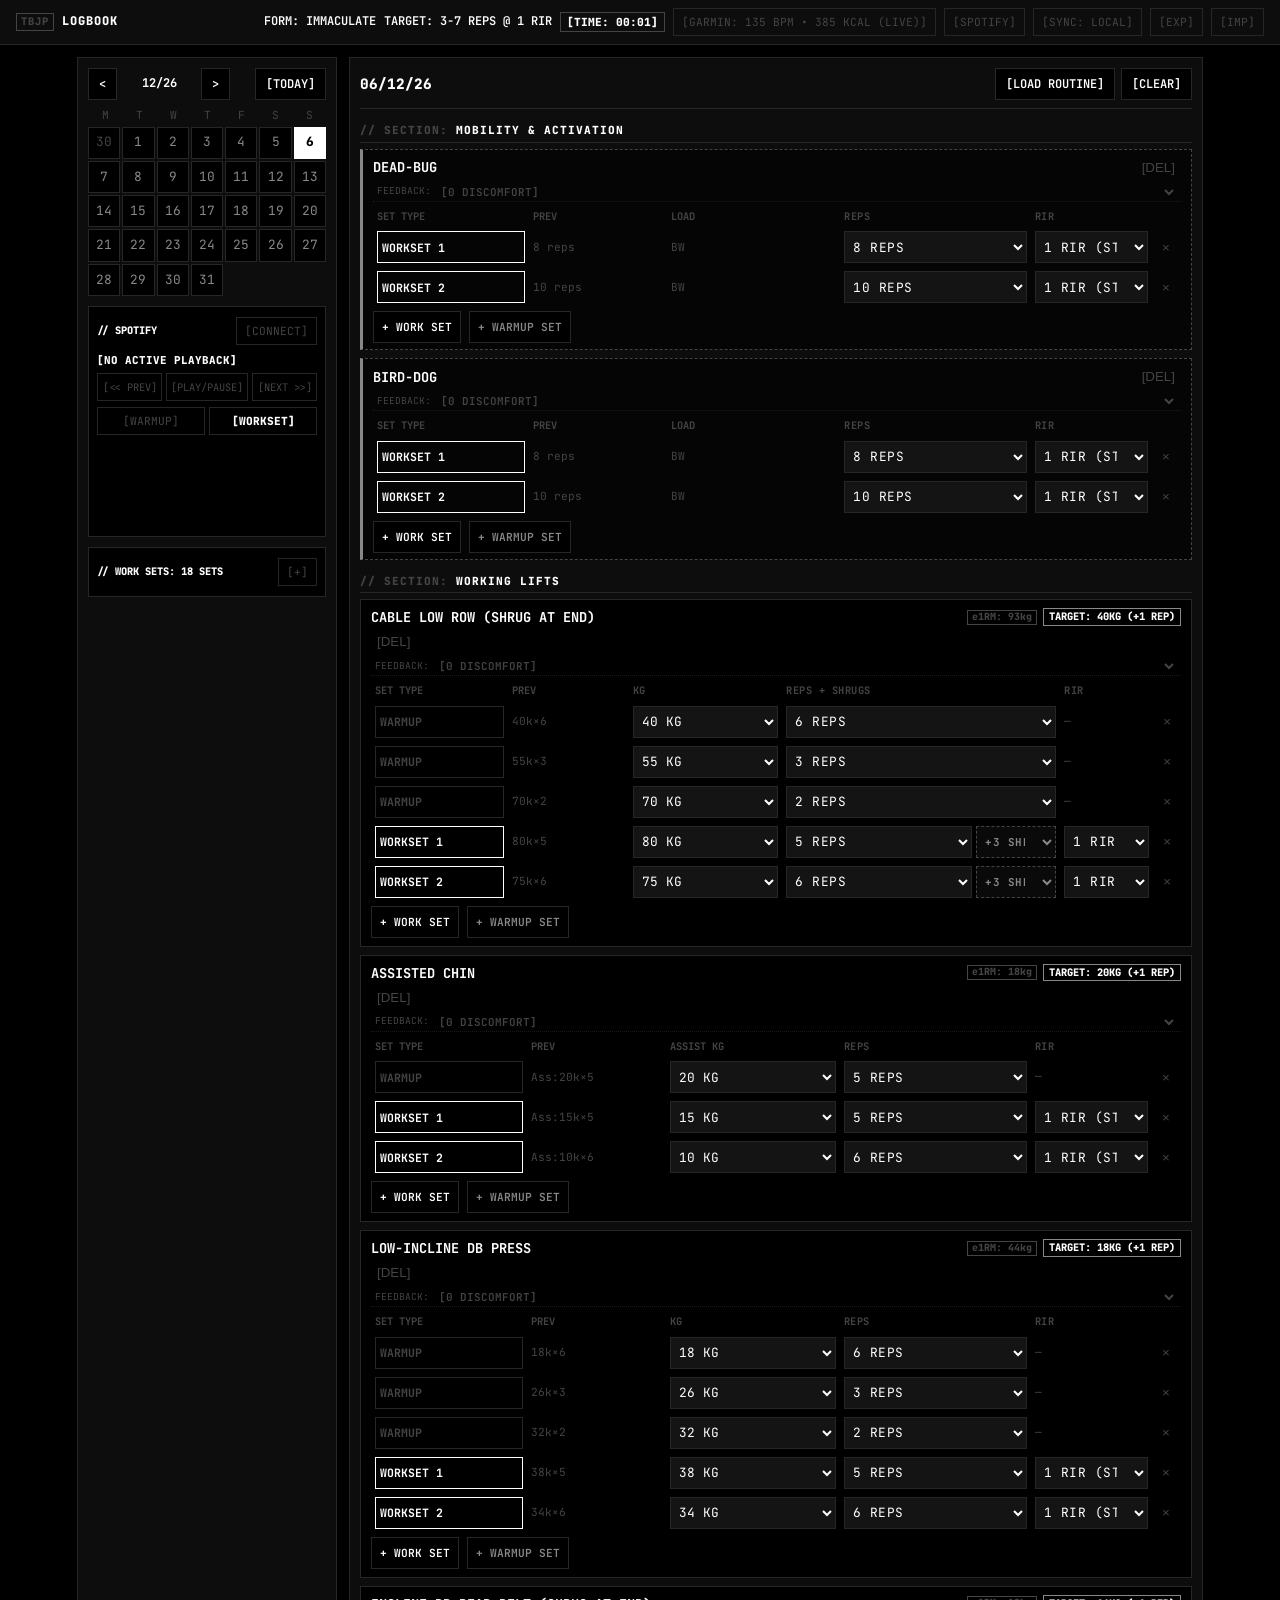
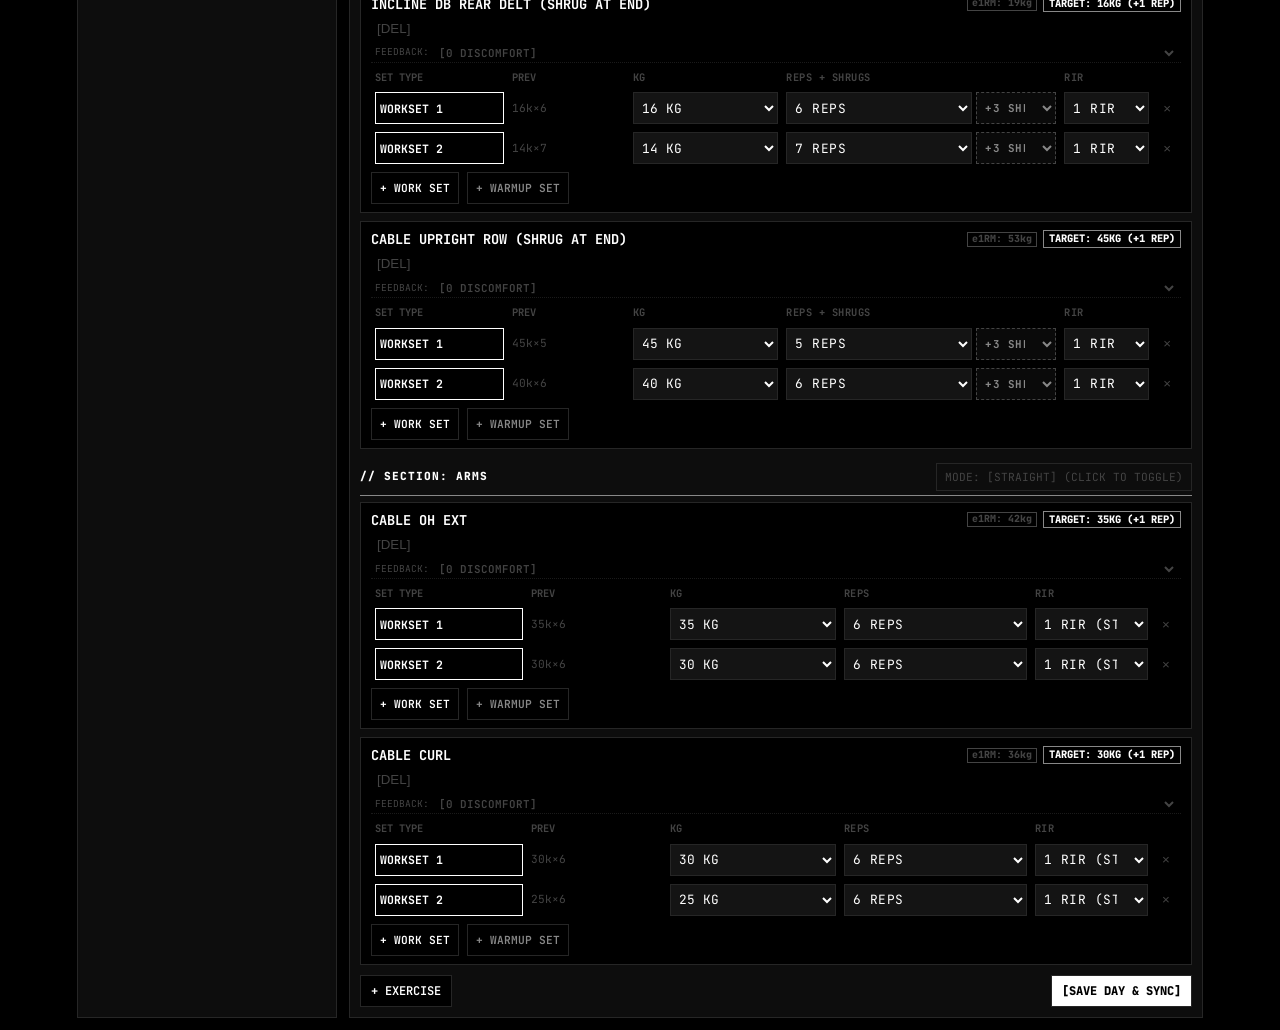
==== commit f9e158a2: "refactor: SOLID modular rewrite — split app.js into 14 ES Modules - Delete app.js (1540 lines) - Add" ====
--- a/index.html
+++ b/index.html
@@ -138,6 +138,6 @@
     </section>
   </main>
 
-  <script src="app.js"></script>
+  <script type="module" src="js/main.js"></script>
 </body>
 </html>
--- a/style.css
+++ b/style.css
@@ -1,6 +1,7 @@
 /* ════════════════════════════════════════════════════════════════
    LOGBOOK — RAW MONOCHROME (NO FLUFF)
    TBJP / IMMACULATE FORM / 3-7 REP RANGE
+   100% RESPONSIVE MOBILE CELLPHONE OPTIMIZED
    ════════════════════════════════════════════════════════════════ */
 
 :root {
@@ -21,6 +22,7 @@
   box-sizing: border-box;
   margin: 0;
   padding: 0;
+  -webkit-tap-highlight-color: transparent;
 }
 
 body {
@@ -29,6 +31,7 @@
   font-family: var(--mono);
   font-size: 12px;
   line-height: 1.3;
+  overflow-x: hidden;
 }
 
 /* SMALL CAPS STYLING FOR REPS AND RIR */
@@ -56,6 +59,8 @@
   padding: 8px 16px;
   border-bottom: 1px solid var(--border);
   background: var(--panel);
+  flex-wrap: wrap;
+  gap: 8px;
 }
 
 .hdr-left {
@@ -83,17 +88,18 @@
 .hdr-right {
   display: flex;
   align-items: center;
-  gap: 12px;
+  gap: 8px;
   font-size: 0.75rem;
   color: var(--white);
   font-weight: 600;
+  flex-wrap: wrap;
 }
 
 .session-timer {
   color: var(--white);
   font-weight: 800;
   border: 1px solid var(--dim);
-  padding: 1px 6px;
+  padding: 2px 6px;
   font-size: 0.7rem;
 }
 
@@ -107,12 +113,6 @@
   padding: 0 12px;
 }
 
-@media (max-width: 768px) {
-  .grid-main {
-    grid-template-columns: 1fr;
-  }
-}
-
 .panel {
   background: var(--panel);
   border: 1px solid var(--border);
@@ -158,6 +158,7 @@
   color: var(--gray);
   font-size: 0.8rem;
   position: relative;
+  min-height: 32px;
 }
 
 .day-cell:hover {
@@ -282,6 +283,7 @@
 .spotify-controls button {
   flex: 1;
   font-size: 0.65rem;
+  padding: 6px 4px;
 }
 
 /* COLLAPSIBLE MATH CARD */
@@ -300,6 +302,7 @@
   font-weight: 800;
   color: var(--white);
   cursor: pointer;
+  padding: 2px 0;
 }
 
 .math-header-expand:hover {
@@ -332,6 +335,8 @@
   padding-bottom: 8px;
   border-bottom: 1px solid var(--border);
   margin-bottom: 10px;
+  flex-wrap: wrap;
+  gap: 6px;
 }
 
 .date-str {
@@ -392,6 +397,8 @@
   justify-content: space-between;
   align-items: center;
   margin-bottom: 4px;
+  flex-wrap: wrap;
+  gap: 4px;
 }
 
 .ex-title-input {
@@ -423,7 +430,7 @@
   white-space: nowrap;
 }
 
-/* PER-EXERCISE DISCOMFORT TRACKER — SUBTLE STYLING */
+/* PER-EXERCISE DISCOMFORT TRACKER */
 .ex-discomfort-row {
   display: flex;
   align-items: center;
@@ -481,8 +488,8 @@
   color: var(--gray) !important;
   border: 1px dashed var(--dim) !important;
   background: #0a0a0a !important;
-  padding: 3px 18px 3px 6px !important;
-  min-width: 95px !important;
+  padding: 4px 14px 4px 4px !important;
+  min-width: 80px !important;
   box-sizing: border-box !important;
 }
 
@@ -495,20 +502,29 @@
   white-space: nowrap;
 }
 
+/* TABLE RESPONSIVENESS */
+.table-responsive-wrapper {
+  width: 100%;
+  overflow-x: auto;
+  -webkit-overflow-scrolling: touch;
+}
+
 .tbl {
   width: 100%;
   border-collapse: collapse;
+  min-width: 320px;
 }
 
 .tbl th {
   text-align: left;
   font-size: 0.65rem;
   color: var(--dim);
-  padding: 2px 4px;
+  padding: 4px;
 }
 
 .tbl td {
-  padding: 2px 4px;
+  padding: 4px;
+  vertical-align: middle;
 }
 
 .btn-set-type {
@@ -517,10 +533,11 @@
   font-family: var(--mono);
   font-size: 0.72rem;
   font-weight: 700;
-  padding: 2px 4px;
+  padding: 5px 4px;
   cursor: pointer;
   width: 100%;
   text-align: left;
+  min-height: 32px;
 }
 
 .btn-set-type.is-warmup {
@@ -554,21 +571,22 @@
   border: 1px solid var(--border);
   color: var(--white);
   font-family: var(--mono);
-  padding: 3px 18px 3px 6px;
+  padding: 5px 14px 5px 4px;
   font-size: 0.8rem;
   box-sizing: border-box;
+  min-height: 32px;
 }
 
 .reps-select {
-  min-width: 82px;
+  min-width: 72px;
 }
 
 .rir-select {
-  min-width: 95px;
+  min-width: 85px;
 }
 
 .kg-select {
-  min-width: 85px;
+  min-width: 75px;
 }
 
 .tbl input:focus, .tbl select:focus {
@@ -582,10 +600,11 @@
   border: 1px solid var(--border);
   color: var(--white);
   font-family: var(--mono);
-  padding: 4px 8px;
+  padding: 6px 10px;
   font-size: 0.75rem;
   font-weight: 600;
   cursor: pointer;
+  min-height: 32px;
 }
 
 .btn:hover {
@@ -616,9 +635,10 @@
   border: 1px solid var(--border);
   color: var(--dim);
   font-family: var(--mono);
-  padding: 2px 6px;
+  padding: 4px 8px;
   font-size: 0.7rem;
   cursor: pointer;
+  min-height: 28px;
 }
 
 .btn-subtle:hover {
@@ -631,6 +651,7 @@
   background: transparent;
   color: var(--dim);
   cursor: pointer;
+  padding: 4px 6px;
 }
 
 .btn-del:hover {
@@ -647,4 +668,88 @@
   display: flex;
   justify-content: space-between;
   margin-top: 10px;
-}
+  gap: 8px;
+}
+
+/* ════════════════════════════════════════════════════════════════
+   CELLPHONE & MOBILE RESPONSIVE MEDIA QUERIES (<768px)
+   ════════════════════════════════════════════════════════════════ */
+@media (max-width: 768px) {
+  .hdr {
+    padding: 8px 10px;
+  }
+  
+  .hdr-right {
+    width: 100%;
+    justify-content: space-between;
+    font-size: 0.68rem;
+    padding-top: 4px;
+    border-top: 1px dotted var(--border);
+  }
+
+  .grid-main {
+    grid-template-columns: 1fr;
+    padding: 0 8px;
+    margin: 8px auto;
+    gap: 8px;
+  }
+
+  .log-top {
+    flex-direction: column;
+    align-items: flex-start;
+    gap: 8px;
+  }
+
+  .preset-btns {
+    width: 100%;
+    justify-content: space-between;
+  }
+
+  .preset-btns .btn {
+    flex: 1;
+    text-align: center;
+  }
+
+  .ex-row {
+    padding: 8px 6px;
+  }
+
+  .ex-row-header {
+    flex-direction: column;
+    align-items: flex-start;
+  }
+
+  .ex-row-header > div {
+    width: 100% !important;
+  }
+
+  .tbl th, .tbl td {
+    padding: 2px 2px;
+  }
+
+  .reps-select {
+    min-width: 65px;
+  }
+
+  .rir-select {
+    min-width: 75px;
+  }
+
+  .kg-select {
+    min-width: 65px;
+  }
+
+  .shrug-tracker select {
+    min-width: 70px !important;
+    font-size: 0.62rem !important;
+  }
+
+  .log-actions {
+    flex-direction: column;
+  }
+
+  .log-actions .btn {
+    width: 100%;
+    padding: 8px;
+  }
+}
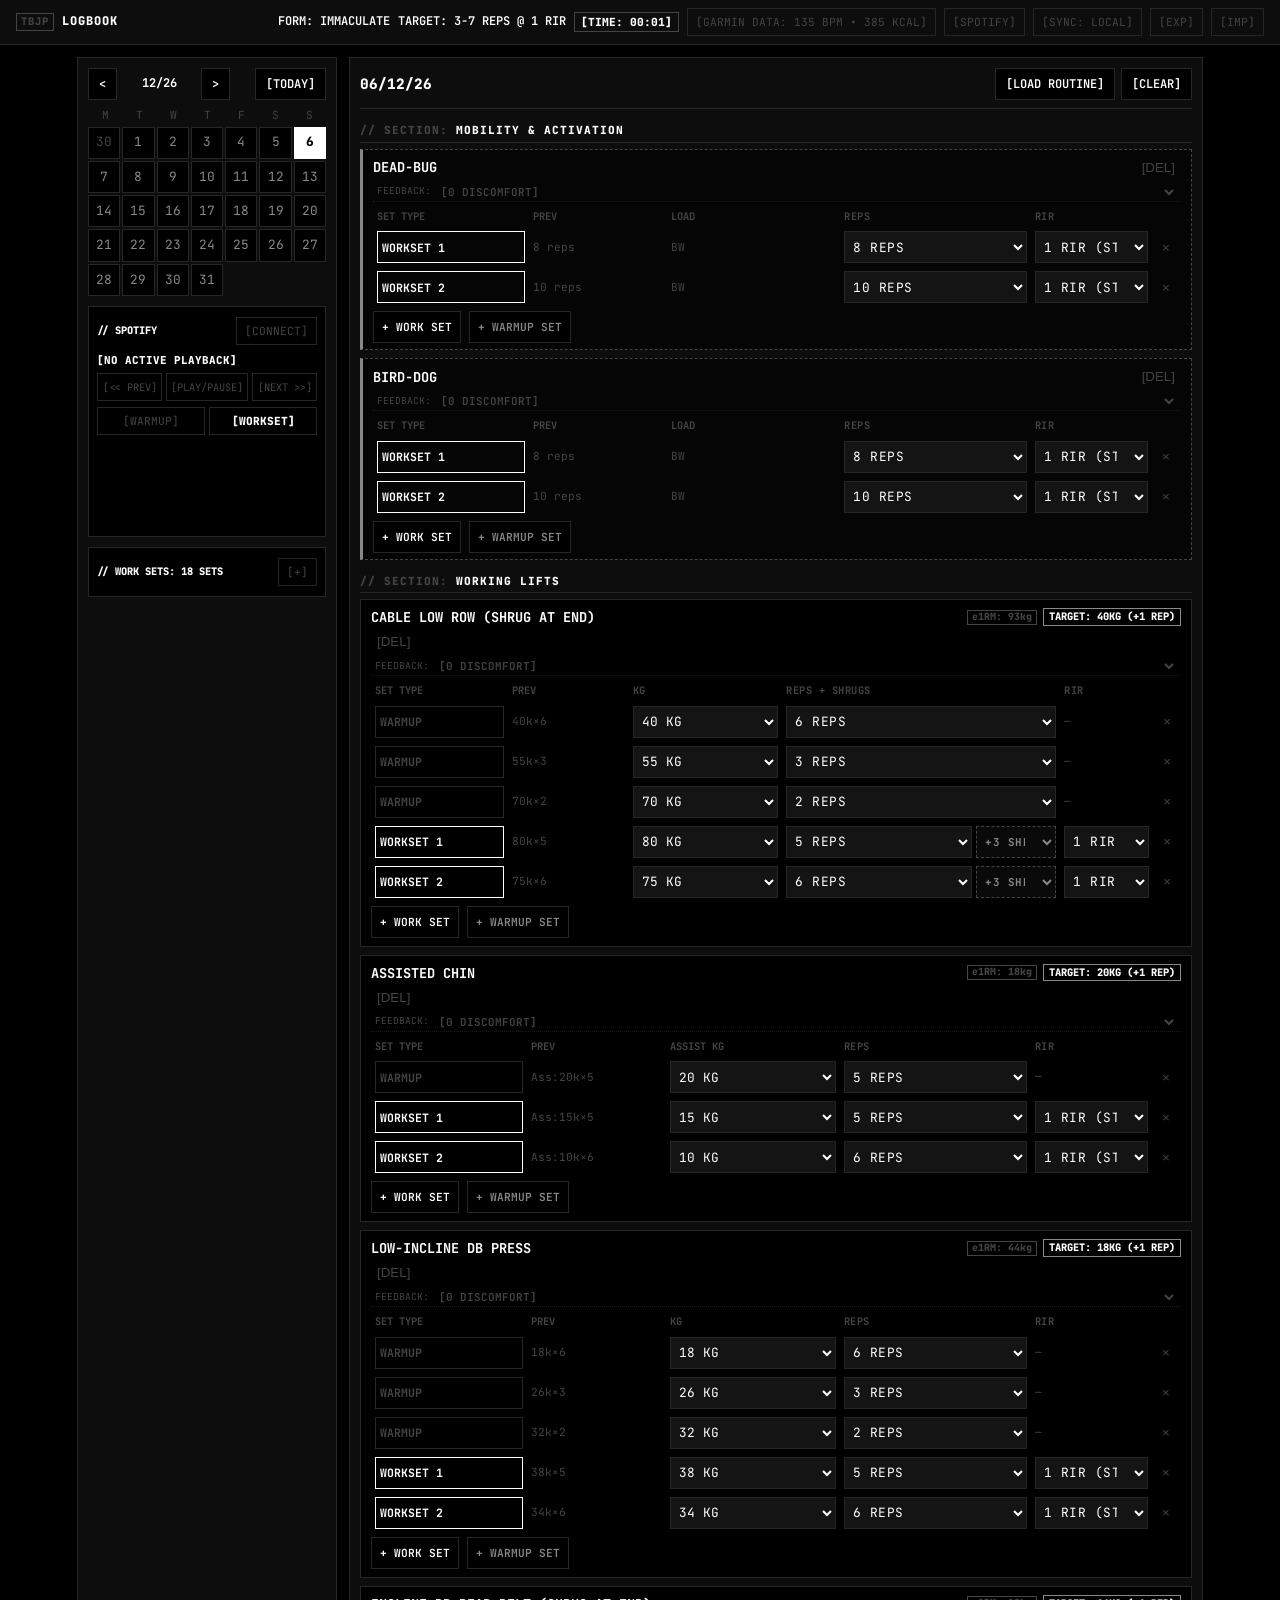
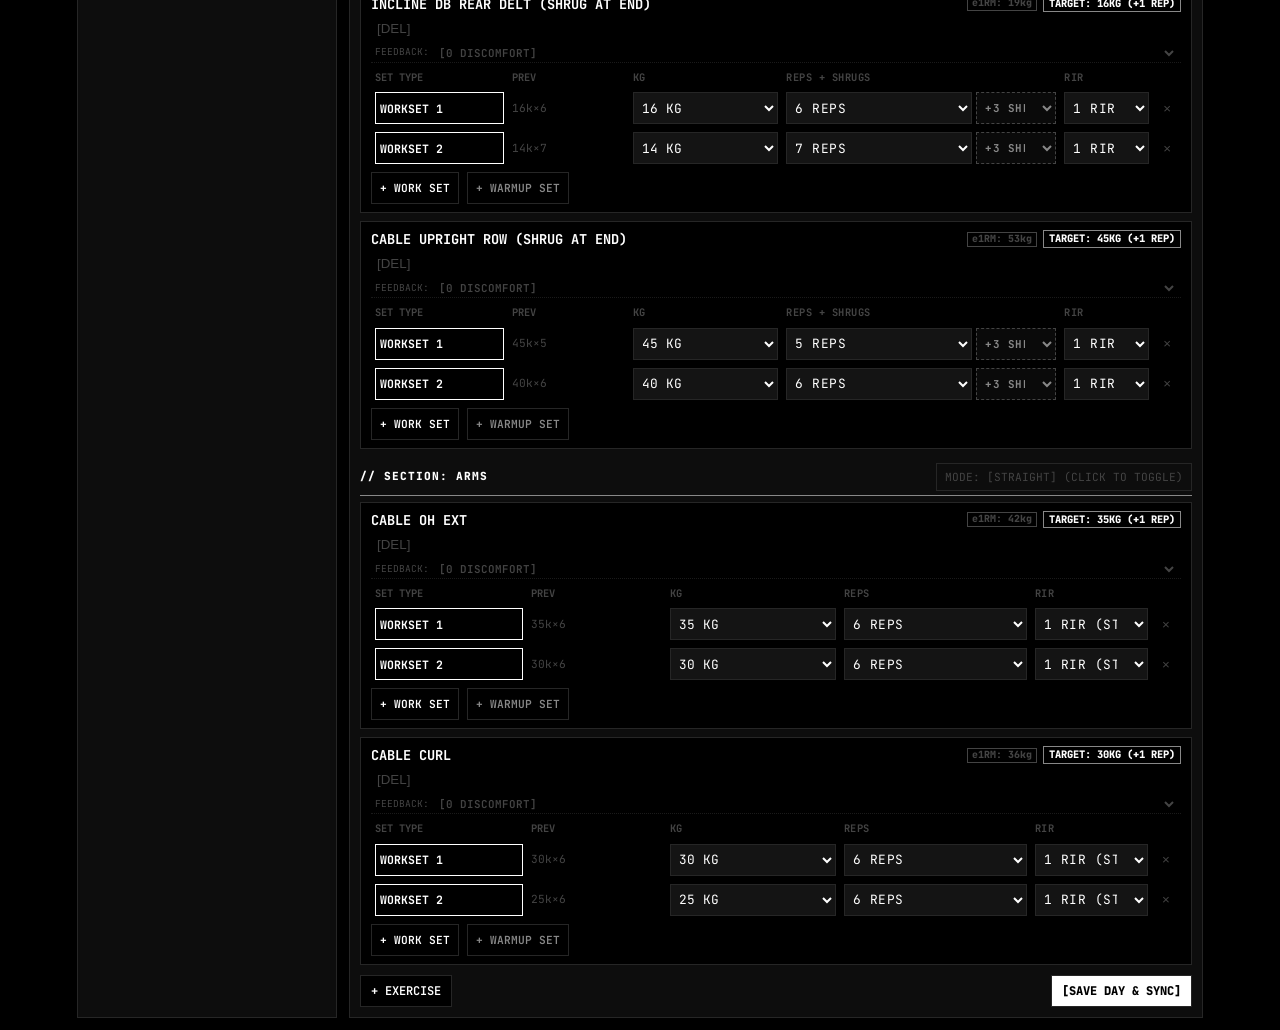
==== commit 702bc0cf: "docs: align capabilities and define full-stack roadmap" ====
--- a/index.html
+++ b/index.html
@@ -20,7 +20,7 @@
       <span>FORM: IMMACULATE</span>
       <span>TARGET: 3-7 REPS @ 1 RIR</span>
       <span id="session-timer-display" class="session-timer">[TIME: 00:00]</span>
-      <button class="btn-subtle" id="btn-garmin-toggle" title="Garmin Forerunner 55 Live Sync">[GARMIN: FORERUNNER 55]</button>
+      <button class="btn-subtle" id="btn-garmin-toggle" title="Manual Garmin metrics and file import">[GARMIN DATA]</button>
       <button class="btn-subtle" id="btn-spotify-toggle" title="Spotify Music Control">[SPOTIFY]</button>
       <button class="btn-subtle" id="btn-github-sync" title="GitHub Auto-Sync Status">[SYNC: LOCAL]</button>
       <button class="btn-subtle" id="btn-export" title="Export Backup">[EXP]</button>
@@ -43,21 +43,20 @@
       </div>
       <div id="calendar-grid" class="cal-days"></div>
 
-      <!-- GARMIN FORERUNNER 55 REAL-TIME CLOUD CARD -->
+      <!-- MANUAL GARMIN METRICS AND EXPORT IMPORT -->
       <div class="math-card garmin-card" id="garmin-card" style="display:none;">
         <div class="math-header-expand">
-          <span>// GARMIN CONNECT CLOUD</span>
-          <button class="btn-subtle" id="btn-garmin-connect">[CONNECT ACCOUNT]</button>
+          <span>// GARMIN WORKOUT METRICS</span>
         </div>
 
         <div class="garmin-status-bar" id="garmin-status-bar">
-          STATUS: CLOUD SYNC READY
+          STATUS: MANUAL ENTRY OR JSON/TCX IMPORT
         </div>
         
         <div class="garmin-drop-zone" id="garmin-drop-zone">
           <div class="garmin-metrics-grid">
             <div class="garmin-metric-box">
-              <span class="garmin-label">LIVE / AVG HR</span>
+              <span class="garmin-label">AVG HR</span>
               <input type="number" id="garmin-avg-hr" class="garmin-input" placeholder="135" onchange="saveGarminMetrics()">
               <span class="garmin-unit">BPM</span>
             </div>
@@ -72,11 +71,8 @@
               <span class="garmin-unit">KCAL</span>
             </div>
           </div>
-          <div style="display:flex; gap:4px; margin-top:4px;">
-            <button class="btn-subtle" id="btn-garmin-fetch-live" style="flex:1;">[FETCH LIVE DATA]</button>
-            <button class="btn-subtle" id="btn-garmin-import" style="flex:1;">[IMPORT FILE]</button>
-          </div>
-          <input type="file" id="garmin-file-input" style="display:none;" accept=".fit,.tcx,.gpx,.json">
+          <button class="btn-subtle" id="btn-garmin-import" style="width:100%; margin-top:4px;">[IMPORT JSON/TCX]</button>
+          <input type="file" id="garmin-file-input" style="display:none;" accept=".tcx,.json,application/json,application/xml,text/xml">
         </div>
       </div>
 
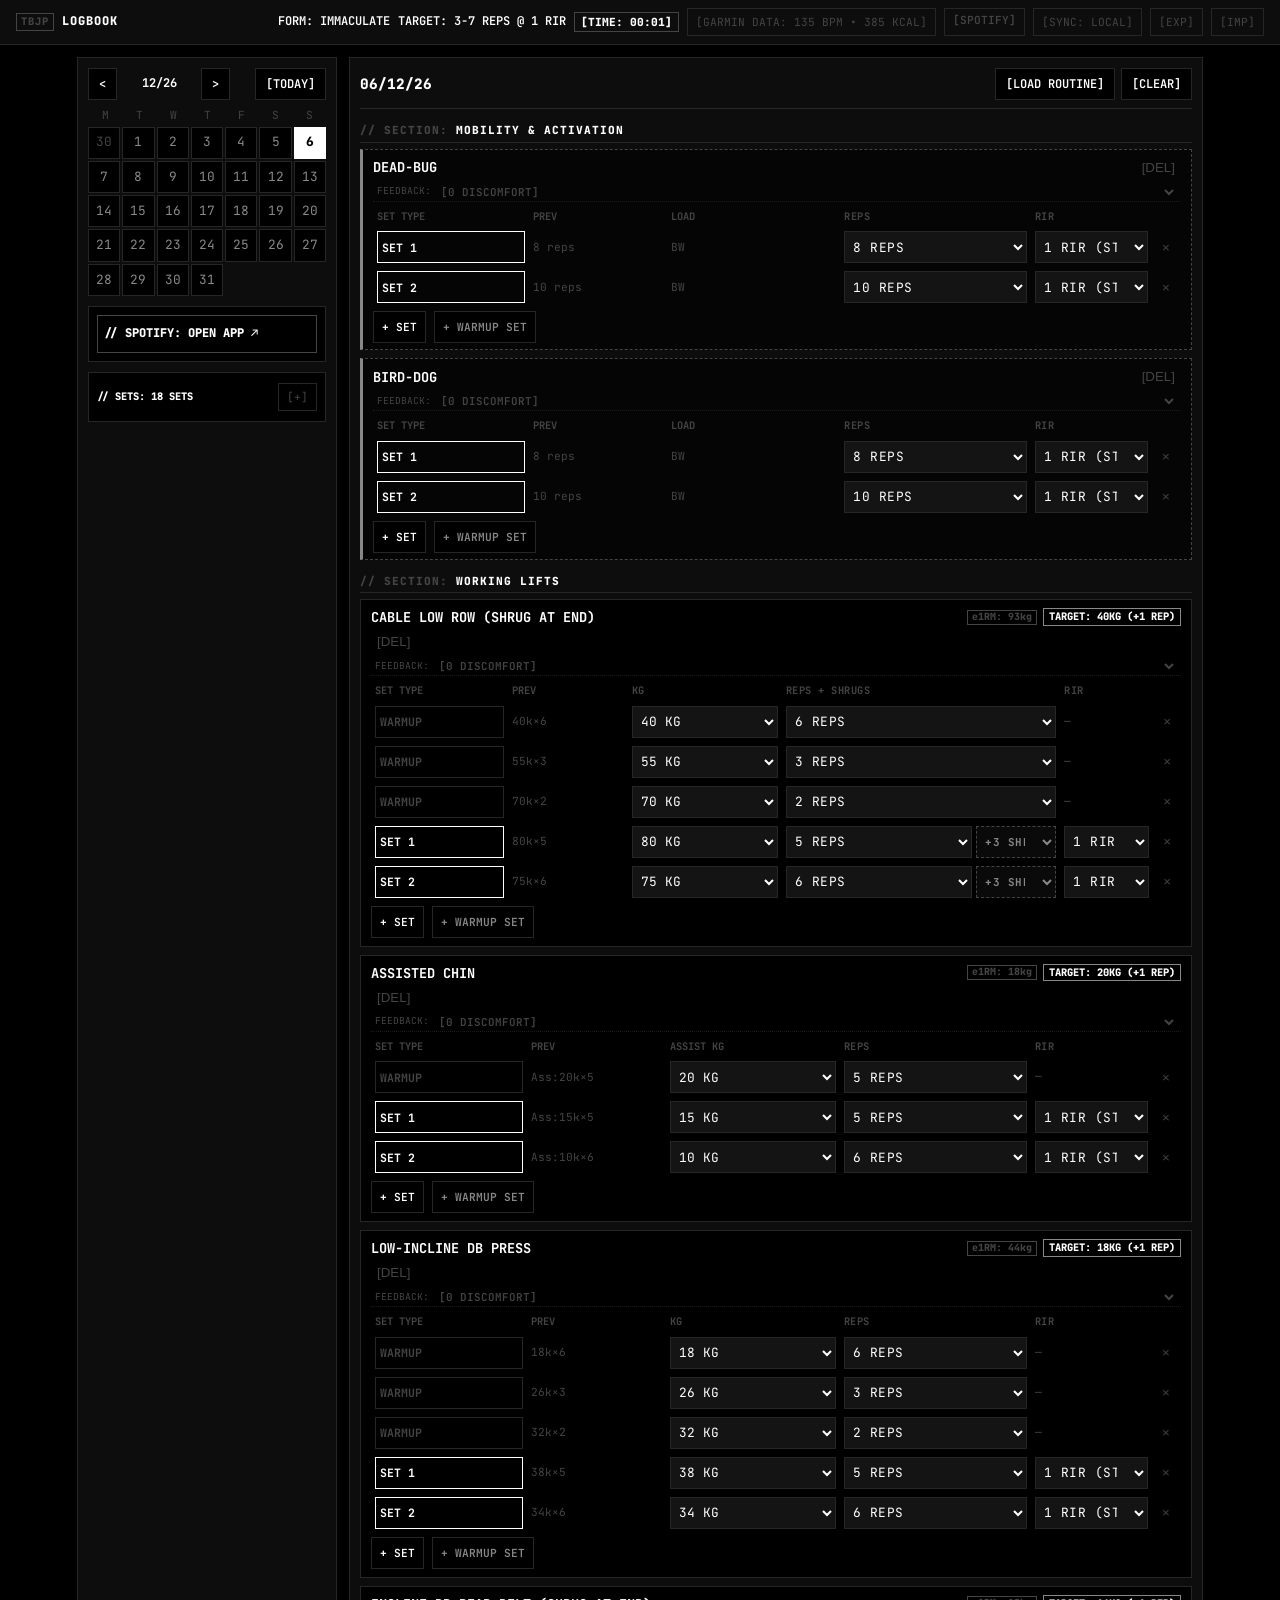
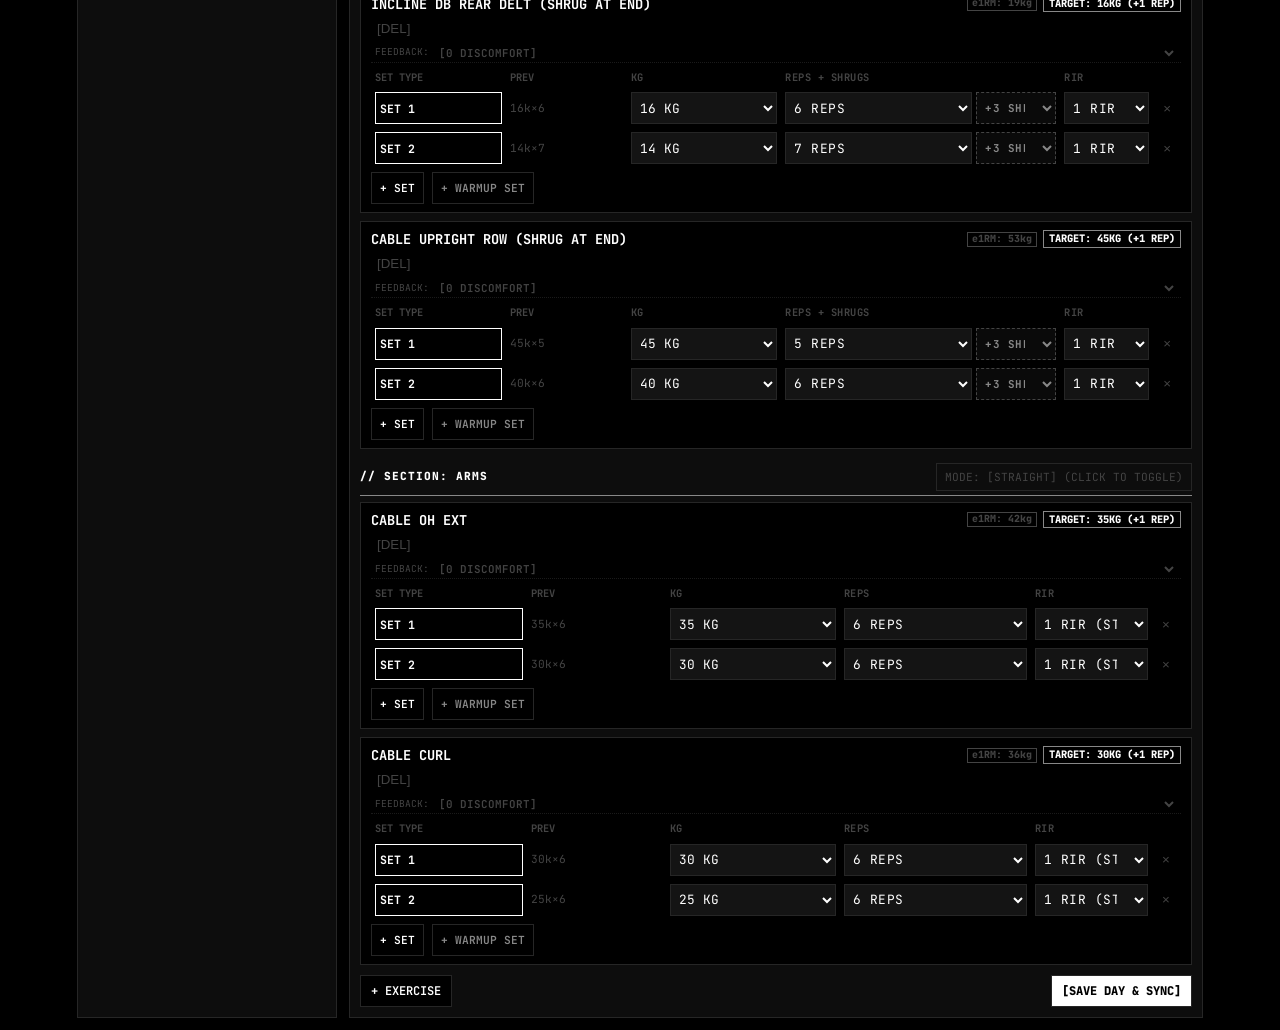
==== commit 0aaf4700: "feat(ui): simplify Spotify to an app link and rename workset labels to set - Replace Spotify control" ====
--- a/index.html
+++ b/index.html
@@ -21,7 +21,7 @@
       <span>TARGET: 3-7 REPS @ 1 RIR</span>
       <span id="session-timer-display" class="session-timer">[TIME: 00:00]</span>
       <button class="btn-subtle" id="btn-garmin-toggle" title="Manual Garmin metrics and file import">[GARMIN DATA]</button>
-      <button class="btn-subtle" id="btn-spotify-toggle" title="Spotify Music Control">[SPOTIFY]</button>
+      <a class="btn-subtle" href="https://open.spotify.com" target="_blank" rel="noopener" title="Open Spotify">[SPOTIFY]</a>
       <button class="btn-subtle" id="btn-github-sync" title="GitHub Auto-Sync Status">[SYNC: LOCAL]</button>
       <button class="btn-subtle" id="btn-export" title="Export Backup">[EXP]</button>
       <button class="btn-subtle" id="btn-import" title="Import Backup">[IMP]</button>
@@ -78,32 +78,13 @@
 
       <!-- SPOTIFY MUSIC CONTROL CARD (RAW MONOCHROME - NO BUZZWORDS) -->
       <div class="math-card spotify-card" id="spotify-card">
-        <div class="math-header-expand">
-          <span>// SPOTIFY</span>
-          <button class="btn-subtle" id="btn-spotify-login">[CONNECT]</button>
-        </div>
-        <div class="spotify-track-info" id="spotify-track-name">
-          [NO ACTIVE PLAYBACK]
-        </div>
-        <div class="spotify-controls">
-          <button class="btn-subtle" id="sp-prev">[&lt;&lt; PREV]</button>
-          <button class="btn-subtle" id="sp-play">[PLAY/PAUSE]</button>
-          <button class="btn-subtle" id="sp-next">[NEXT &gt;&gt;]</button>
-        </div>
-        <div style="display:flex; gap:4px; margin-top:4px;">
-          <button class="btn-subtle" id="sp-vibe-warmup" style="flex:1;">[WARMUP]</button>
-          <button class="btn-subtle" id="sp-vibe-heavy" style="flex:1; font-weight:800; color:var(--white);">[WORKSET]</button>
-        </div>
-        <!-- Embed Player Quick Backup -->
-        <div id="spotify-embed-container" style="margin-top:8px;">
-          <iframe id="spotify-iframe" style="border-radius:0px" src="https://open.spotify.com/embed/playlist/37i9dQZF1DX76Wlfdnj7AP?utm_source=generator&theme=0" width="100%" height="80" frameBorder="0" allowfullscreen="" allow="autoplay; clipboard-write; encrypted-media; fullscreen; picture-in-picture" loading="lazy"></iframe>
-        </div>
+        <a class="spotify-link" href="https://open.spotify.com" target="_blank" rel="noopener">// SPOTIFY: OPEN APP &#8599;</a>
       </div>
 
       <!-- COLLAPSIBLE WORK SETS BREAKDOWN CARD -->
       <div class="math-card">
         <div class="math-header-expand" id="math-header-expand" onclick="toggleWorkSetsExpand()">
-          <span id="stat-total-worksets">// TOTAL WORK SETS: 0</span>
+          <span id="stat-total-worksets">// TOTAL SETS: 0</span>
           <button class="btn-subtle" id="btn-expand-worksets">[+]</button>
         </div>
         <div id="muscle-group-list" class="muscle-group-list" style="display:none;">
--- a/style.css
+++ b/style.css
@@ -752,4 +752,58 @@
     width: 100%;
     padding: 8px;
   }
-}
+
+  /* Today's workout first on phones; calendar and extras below it */
+  .grid-main {
+    grid-template-columns: minmax(0, 1fr);
+  }
+
+  .log-panel {
+    order: -1;
+  }
+
+  .panel {
+    min-width: 0;
+    max-width: 100%;
+  }
+}
+
+/* Desktop: keep the calendar on the left, workout on the right */
+@media (min-width: 769px) {
+  .cal-panel  { grid-column: 1; grid-row: 1; }
+  .log-panel  { grid-column: 2; grid-row: 1; }
+}
+
+/* Start button: the first thing you tap at the gym */
+.btn-start {
+  display: block;
+  width: 100%;
+  margin: 12px 0;
+  padding: 18px 12px;
+  font-size: 1rem;
+  font-weight: 800;
+  letter-spacing: 1px;
+  color: var(--bg);
+  background: var(--white);
+  border: 1px solid var(--white);
+  cursor: pointer;
+}
+
+.btn-start:active {
+  background: var(--gray);
+}
+
+/* Spotify: a single link that opens the app */
+a.btn-subtle {
+  text-decoration: none;
+  display: inline-block;
+}
+
+.spotify-link {
+  display: block;
+  padding: 10px 6px;
+  color: var(--white);
+  font-weight: 800;
+  text-decoration: none;
+  border: 1px solid var(--dim);
+}
